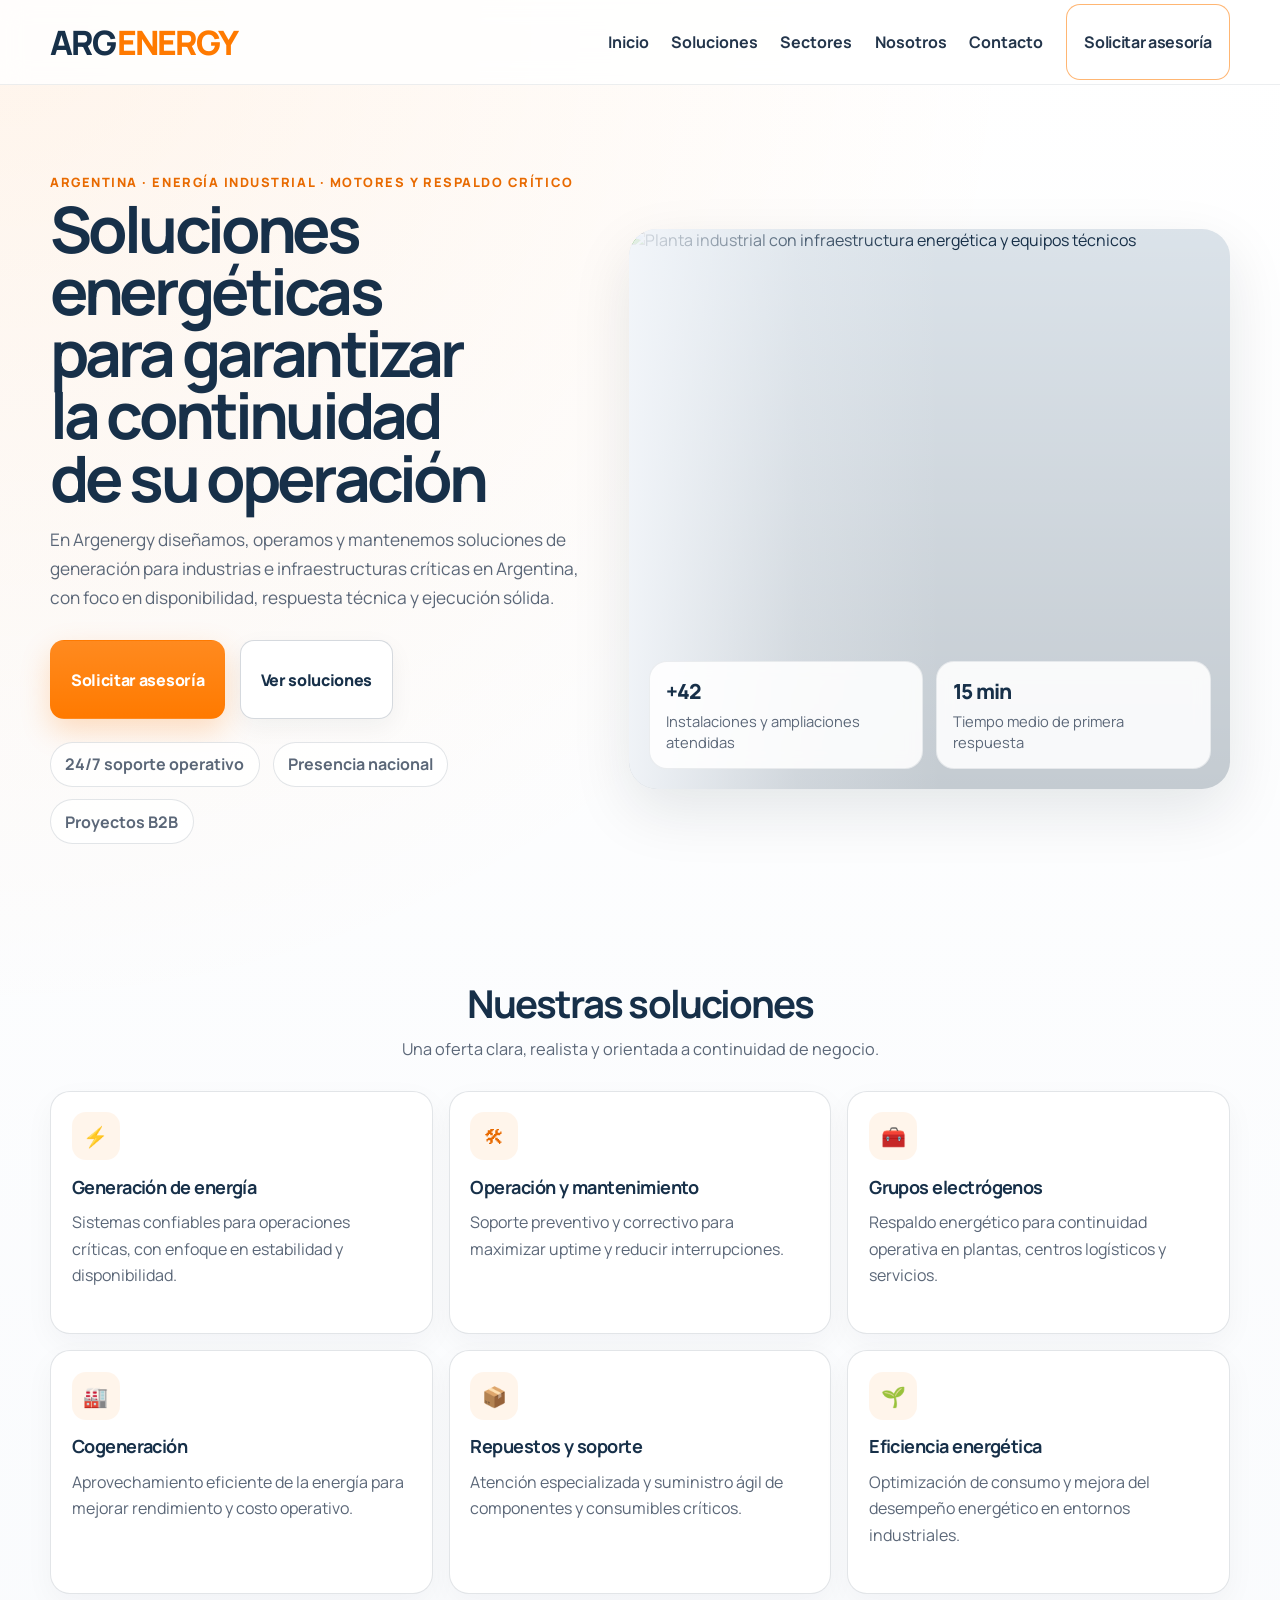
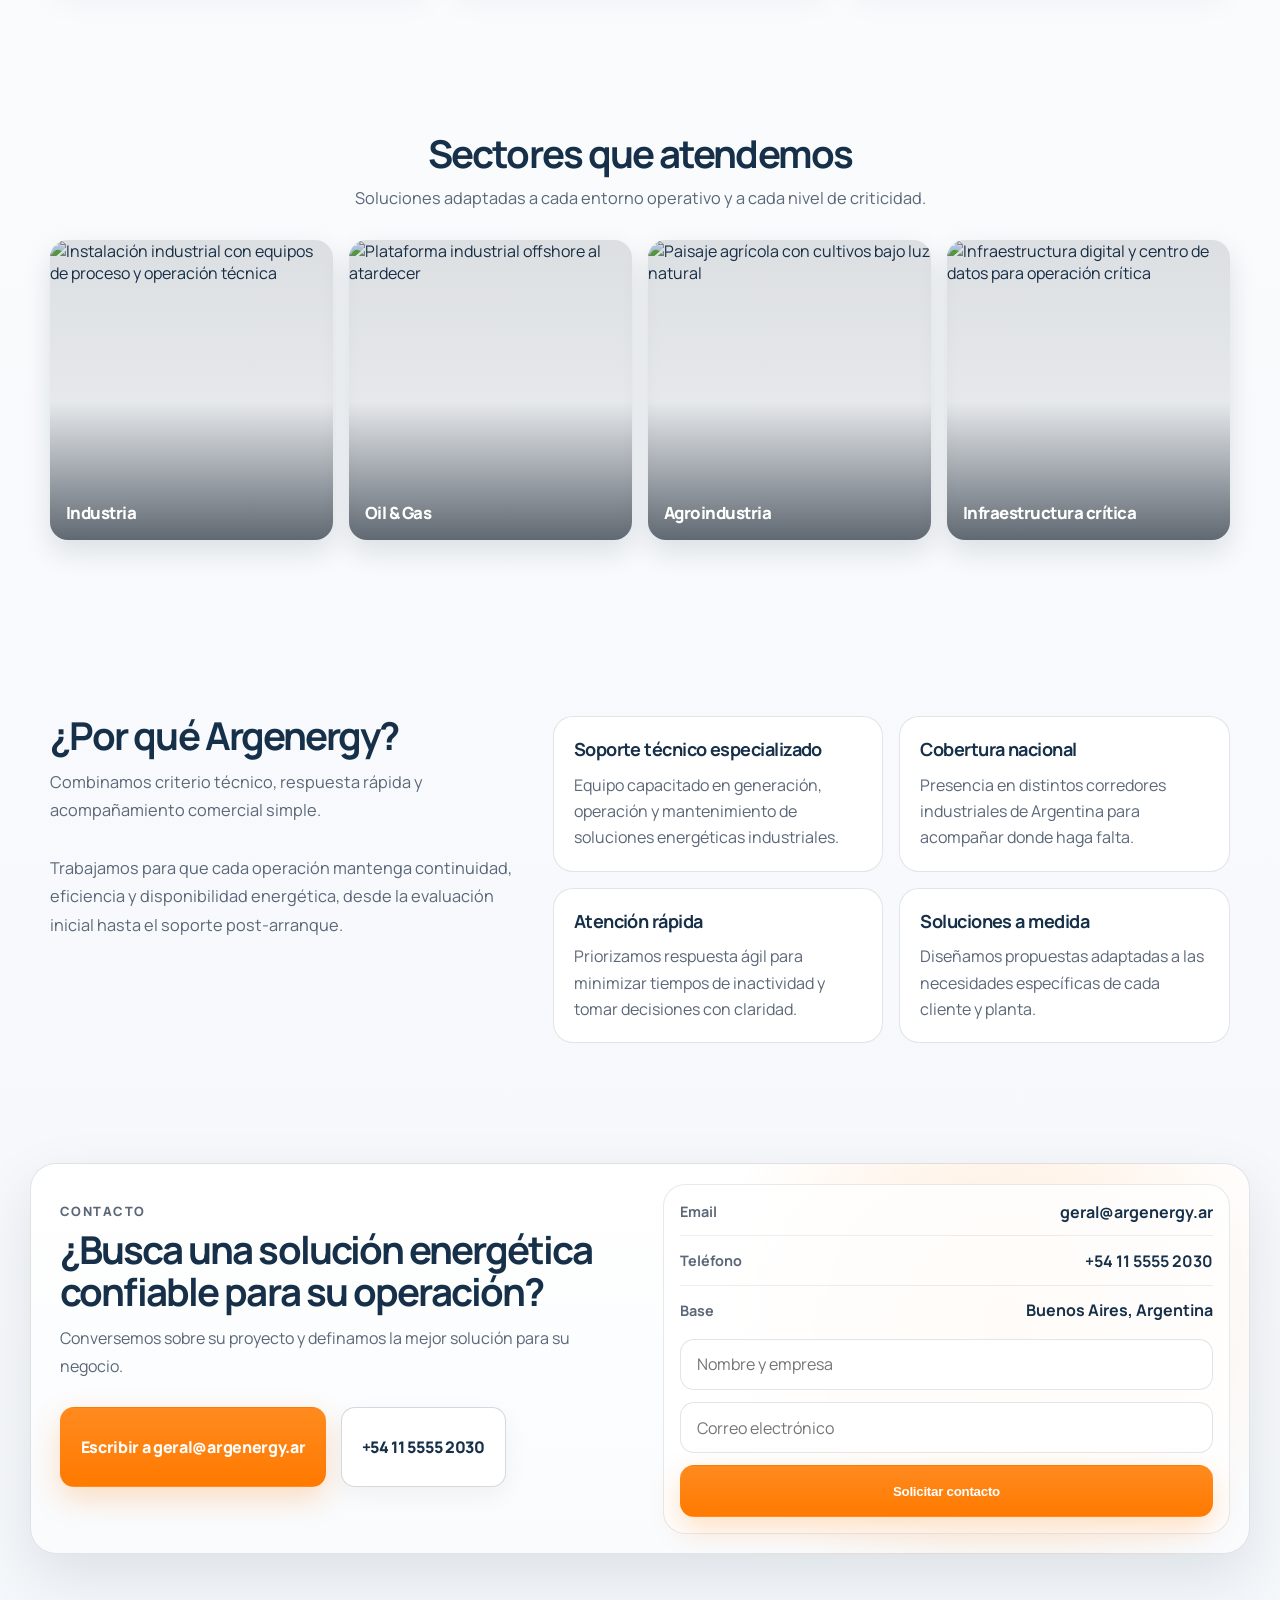
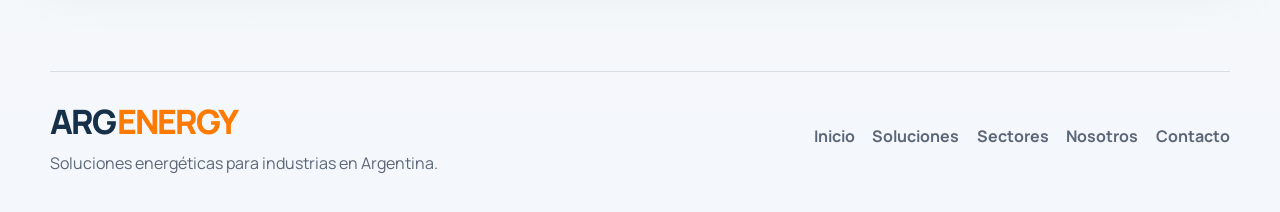
==== index.html @ 380d621a "Rebuild as responsive one-page site" ====
<!DOCTYPE html>
<html lang="es">
<head>
  <meta charset="UTF-8">
  <meta name="viewport" content="width=device-width, initial-scale=1.0">
  <title>ARGENERGY | Soluciones energéticas industriales</title>
  <meta
    name="description"
    content="Argenergy ofrece soluciones energéticas para generación, operación y continuidad industrial en Argentina."
  >
  <link rel="preconnect" href="https://fonts.googleapis.com">
  <link rel="preconnect" href="https://fonts.gstatic.com" crossorigin>
  <link href="https://fonts.googleapis.com/css2?family=Manrope:wght@400;500;600;700;800&display=swap" rel="stylesheet">
  <link rel="stylesheet" href="./styles.css">
</head>
<body>
  <a class="skip-link" href="#inicio">Saltar al contenido</a>

  <header class="site-header">
    <div class="container header-inner">
      <a class="brand" href="#inicio" aria-label="ARGENERGY">
        <span class="brand__arg">ARG</span><span class="brand__energy">ENERGY</span>
      </a>

      <button class="menu-toggle" type="button" aria-expanded="false" aria-controls="site-nav" data-menu-toggle>
        <span class="menu-toggle__label">Menú</span>
        <span class="menu-toggle__icon" aria-hidden="true"></span>
      </button>

      <nav class="site-nav" id="site-nav" aria-label="Principal">
        <a href="#inicio">Inicio</a>
        <a href="#soluciones">Soluciones</a>
        <a href="#sectores">Sectores</a>
        <a href="#nosotros">Nosotros</a>
        <a href="#contacto">Contacto</a>
        <a class="button button--ghost" href="#contacto">Solicitar asesoría</a>
      </nav>
    </div>
  </header>

  <main>
    <section class="hero section" id="inicio">
      <div class="container hero-grid">
        <div class="hero-copy">
          <p class="eyebrow">Argentina · Energía industrial · Motores y respaldo crítico</p>
          <h1>Soluciones energéticas para garantizar la continuidad de su operación</h1>
          <p class="lead">
            En Argenergy diseñamos, operamos y mantenemos soluciones de generación para industrias
            e infraestructuras críticas en Argentina, con foco en disponibilidad, respuesta técnica y ejecución sólida.
          </p>

          <div class="hero-actions">
            <a class="button button--primary" href="#contacto">Solicitar asesoría</a>
            <a class="button button--secondary" href="#soluciones">Ver soluciones</a>
          </div>

          <ul class="hero-badges" aria-label="Indicadores de confianza">
            <li>24/7 soporte operativo</li>
            <li>Presencia nacional</li>
            <li>Proyectos B2B</li>
          </ul>
        </div>

        <div class="hero-visual" aria-label="Instalación energética">
          <img
            src="https://images.unsplash.com/photo-1466611653911-95081537e5b7?auto=format&fit=crop&w=1400&q=80"
            alt="Planta industrial con infraestructura energética y equipos técnicos"
          >
          <div class="hero-overlay">
            <div class="stat-card">
              <span>+42</span>
              <p>Instalaciones y ampliaciones atendidas</p>
            </div>
            <div class="stat-card">
              <span>15 min</span>
              <p>Tiempo medio de primera respuesta</p>
            </div>
          </div>
        </div>
      </div>
    </section>

    <section class="section section--tight" id="soluciones">
      <div class="container">
        <div class="section-heading">
          <h2>Nuestras soluciones</h2>
          <p>Una oferta clara, realista y orientada a continuidad de negocio.</p>
        </div>

        <div class="solutions-grid">
          <article class="solution-card">
            <div class="solution-card__icon" aria-hidden="true">⚡</div>
            <h3>Generación de energía</h3>
            <p>Sistemas confiables para operaciones críticas, con enfoque en estabilidad y disponibilidad.</p>
          </article>
          <article class="solution-card">
            <div class="solution-card__icon" aria-hidden="true">🛠</div>
            <h3>Operación y mantenimiento</h3>
            <p>Soporte preventivo y correctivo para maximizar uptime y reducir interrupciones.</p>
          </article>
          <article class="solution-card">
            <div class="solution-card__icon" aria-hidden="true">🧰</div>
            <h3>Grupos electrógenos</h3>
            <p>Respaldo energético para continuidad operativa en plantas, centros logísticos y servicios.</p>
          </article>
          <article class="solution-card">
            <div class="solution-card__icon" aria-hidden="true">🏭</div>
            <h3>Cogeneración</h3>
            <p>Aprovechamiento eficiente de la energía para mejorar rendimiento y costo operativo.</p>
          </article>
          <article class="solution-card">
            <div class="solution-card__icon" aria-hidden="true">📦</div>
            <h3>Repuestos y soporte</h3>
            <p>Atención especializada y suministro ágil de componentes y consumibles críticos.</p>
          </article>
          <article class="solution-card">
            <div class="solution-card__icon" aria-hidden="true">🌱</div>
            <h3>Eficiencia energética</h3>
            <p>Optimización de consumo y mejora del desempeño energético en entornos industriales.</p>
          </article>
        </div>
      </div>
    </section>

    <section class="section section--tight" id="sectores">
      <div class="container">
        <div class="section-heading">
          <h2>Sectores que atendemos</h2>
          <p>Soluciones adaptadas a cada entorno operativo y a cada nivel de criticidad.</p>
        </div>

        <div class="sector-grid">
          <article class="sector-card">
            <img src="https://images.unsplash.com/photo-1513828583688-c52646db42da?auto=format&fit=crop&w=900&q=80" alt="Instalación industrial con equipos de proceso y operación técnica">
            <div class="sector-card__label">Industria</div>
          </article>
          <article class="sector-card">
            <img src="https://images.unsplash.com/photo-1500382017468-9049fed747ef?auto=format&fit=crop&w=900&q=80" alt="Plataforma industrial offshore al atardecer">
            <div class="sector-card__label">Oil & Gas</div>
          </article>
          <article class="sector-card">
            <img src="https://images.unsplash.com/photo-1500530855697-b586d89ba3ee?auto=format&fit=crop&w=900&q=80" alt="Paisaje agrícola con cultivos bajo luz natural">
            <div class="sector-card__label">Agroindustria</div>
          </article>
          <article class="sector-card">
            <img src="https://images.unsplash.com/photo-1516321318423-f06f85e504b3?auto=format&fit=crop&w=900&q=80" alt="Infraestructura digital y centro de datos para operación crítica">
            <div class="sector-card__label">Infraestructura crítica</div>
          </article>
        </div>
      </div>
    </section>

    <section class="section" id="nosotros">
      <div class="container about-grid">
        <div class="about-copy">
          <div class="section-heading section-heading--left">
            <h2>¿Por qué Argenergy?</h2>
            <p>Combinamos criterio técnico, respuesta rápida y acompañamiento comercial simple.</p>
          </div>

          <p>
            Trabajamos para que cada operación mantenga continuidad, eficiencia y disponibilidad energética,
            desde la evaluación inicial hasta el soporte post-arranque.
          </p>
        </div>

        <div class="feature-grid">
          <article class="feature-card">
            <h3>Soporte técnico especializado</h3>
            <p>Equipo capacitado en generación, operación y mantenimiento de soluciones energéticas industriales.</p>
          </article>
          <article class="feature-card">
            <h3>Cobertura nacional</h3>
            <p>Presencia en distintos corredores industriales de Argentina para acompañar donde haga falta.</p>
          </article>
          <article class="feature-card">
            <h3>Atención rápida</h3>
            <p>Priorizamos respuesta ágil para minimizar tiempos de inactividad y tomar decisiones con claridad.</p>
          </article>
          <article class="feature-card">
            <h3>Soluciones a medida</h3>
            <p>Diseñamos propuestas adaptadas a las necesidades específicas de cada cliente y planta.</p>
          </article>
        </div>
      </div>
    </section>

    <section class="section section--cta" id="contacto">
      <div class="container cta-grid">
        <div class="cta-copy">
          <p class="eyebrow">Contacto</p>
          <h2>¿Busca una solución energética confiable para su operación?</h2>
          <p>Conversemos sobre su proyecto y definamos la mejor solución para su negocio.</p>
          <div class="cta-actions">
            <a class="button button--primary" href="mailto:geral@argenergy.ar">Escribir a geral@argenergy.ar</a>
            <a class="button button--secondary" href="tel:+541155552030">+54 11 5555 2030</a>
          </div>
        </div>

        <div class="contact-panel">
          <div class="contact-panel__item">
            <span class="contact-panel__label">Email</span>
            <strong>geral@argenergy.ar</strong>
          </div>
          <div class="contact-panel__item">
            <span class="contact-panel__label">Teléfono</span>
            <strong>+54 11 5555 2030</strong>
          </div>
          <div class="contact-panel__item">
            <span class="contact-panel__label">Base</span>
            <strong>Buenos Aires, Argentina</strong>
          </div>
          <form class="mini-form">
            <input type="text" placeholder="Nombre y empresa" aria-label="Nombre y empresa">
            <input type="email" placeholder="Correo electrónico" aria-label="Correo electrónico">
            <button class="button button--primary" type="button">Solicitar contacto</button>
          </form>
        </div>
      </div>
    </section>
  </main>

  <footer class="site-footer">
    <div class="container footer-inner">
      <div>
        <a class="brand brand--footer" href="#inicio" aria-label="ARGENERGY">
          <span class="brand__arg">ARG</span><span class="brand__energy">ENERGY</span>
        </a>
        <p>Soluciones energéticas para industrias en Argentina.</p>
      </div>
      <div class="footer-links">
        <a href="#inicio">Inicio</a>
        <a href="#soluciones">Soluciones</a>
        <a href="#sectores">Sectores</a>
        <a href="#nosotros">Nosotros</a>
        <a href="#contacto">Contacto</a>
      </div>
    </div>
  </footer>

  <script src="./script.js"></script>
</body>
</html>
---- styles.css ----
:root {
  --bg: #f4f7fb;
  --panel: #ffffff;
  --ink: #173049;
  --muted: #5b6778;
  --line: rgba(18, 42, 69, 0.12);
  --accent: #ff7a00;
  --accent-strong: #e86a00;
  --shadow: 0 22px 60px rgba(14, 28, 44, 0.10);
  --radius-xl: 28px;
  --radius-lg: 20px;
  --radius-md: 14px;
}

html {
  scroll-behavior: smooth;
}

body {
  margin: 0;
  background:
    radial-gradient(circle at top left, rgba(255, 122, 0, 0.08), transparent 28%),
    linear-gradient(180deg, #fff 0%, var(--bg) 100%);
  color: var(--ink);
  font-family: "Manrope", Arial, Helvetica, sans-serif;
}

img {
  display: block;
  max-width: 100%;
}

a {
  color: inherit;
}

section[id] {
  scroll-margin-top: 96px;
}

.container {
  width: min(1180px, calc(100% - 2rem));
  margin: 0 auto;
}

.skip-link {
  position: absolute;
  left: 1rem;
  top: -3rem;
  z-index: 20;
  padding: 0.75rem 1rem;
  border-radius: 999px;
  background: var(--ink);
  color: #fff;
  text-decoration: none;
}

.skip-link:focus {
  top: 1rem;
}

.site-header {
  position: sticky;
  top: 0;
  z-index: 10;
  backdrop-filter: blur(14px);
  background: rgba(255, 255, 255, 0.82);
  border-bottom: 1px solid rgba(18, 42, 69, 0.08);
}

.header-inner {
  min-height: 84px;
  display: flex;
  align-items: center;
  gap: 1rem;
}

.brand {
  display: inline-flex;
  align-items: baseline;
  gap: 0.05em;
  text-decoration: none;
  font-weight: 800;
  letter-spacing: -0.06em;
  font-size: clamp(1.55rem, 3vw, 2.1rem);
}

.brand__arg {
  color: var(--ink);
}

.brand__energy {
  color: var(--accent);
}

.menu-toggle {
  display: none;
  align-items: center;
  gap: 0.6rem;
  margin-left: auto;
  border: 1px solid var(--line);
  border-radius: 999px;
  background: #fff;
  color: var(--ink);
  padding: 0.75rem 1rem;
  font: inherit;
}

.menu-toggle__icon {
  width: 1rem;
  height: 0.75rem;
  position: relative;
}

.menu-toggle__icon::before,
.menu-toggle__icon::after,
.menu-toggle__icon {
  background: linear-gradient(var(--ink), var(--ink)) center 0.125rem / 100% 2px no-repeat,
    linear-gradient(var(--ink), var(--ink)) center 0.375rem / 100% 2px no-repeat,
    linear-gradient(var(--ink), var(--ink)) center 0.625rem / 100% 2px no-repeat;
}

.site-nav {
  margin-left: auto;
  display: flex;
  align-items: center;
  gap: 1.4rem;
}

.site-nav a {
  text-decoration: none;
  font-weight: 700;
  color: #23354b;
  position: relative;
}

.site-nav a:not(.button)::after {
  content: "";
  position: absolute;
  left: 0;
  bottom: -0.55rem;
  width: 100%;
  height: 3px;
  border-radius: 999px;
  background: transparent;
  transition: background-color 160ms ease;
}

.site-nav a:not(.button):hover::after,
.site-nav a:not(.button):focus-visible::after {
  background: var(--accent);
}

.button {
  display: inline-flex;
  align-items: center;
  justify-content: center;
  min-height: 52px;
  padding: 0.8rem 1.25rem;
  border-radius: 14px;
  border: 1px solid transparent;
  text-decoration: none;
  font-weight: 800;
  letter-spacing: -0.02em;
  transition: transform 160ms ease, box-shadow 160ms ease, background-color 160ms ease, border-color 160ms ease;
}

.button:hover,
.button:focus-visible {
  transform: translateY(-1px);
}

.button--primary {
  background: linear-gradient(180deg, #ff8a1f 0%, var(--accent) 100%);
  color: #fff;
  box-shadow: 0 12px 30px rgba(255, 122, 0, 0.24);
}

.button--secondary {
  background: #fff;
  color: var(--ink);
  border-color: rgba(23, 48, 73, 0.18);
  box-shadow: 0 8px 24px rgba(20, 33, 49, 0.05);
}

.button--ghost {
  background: #fff;
  color: var(--accent);
  border-color: rgba(255, 122, 0, 0.55);
  box-shadow: none;
  min-height: 48px;
  padding-inline: 1.1rem;
}

.section {
  padding: 5.5rem 0;
}

.section--tight {
  padding-top: 3.25rem;
}

.hero-grid {
  display: grid;
  grid-template-columns: minmax(0, 0.95fr) minmax(0, 1.05fr);
  align-items: center;
  gap: 2.25rem;
}

.hero-copy h1 {
  margin: 0.45rem 0 1rem;
  font-size: clamp(2.7rem, 5vw, 5rem);
  line-height: 0.97;
  letter-spacing: -0.06em;
  max-width: 11ch;
}

.eyebrow {
  margin: 0;
  text-transform: uppercase;
  letter-spacing: 0.12em;
  font-size: 0.8rem;
  font-weight: 800;
  color: var(--accent-strong);
}

.lead {
  margin: 0;
  max-width: 34rem;
  color: var(--muted);
  font-size: 1.08rem;
  line-height: 1.7;
}

.hero-actions,
.cta-actions {
  display: flex;
  flex-wrap: wrap;
  gap: 0.9rem;
  margin-top: 1.7rem;
}

.hero-badges {
  list-style: none;
  padding: 0;
  margin: 1.4rem 0 0;
  display: flex;
  flex-wrap: wrap;
  gap: 0.8rem;
}

.hero-badges li {
  border: 1px solid var(--line);
  background: rgba(255, 255, 255, 0.82);
  padding: 0.65rem 0.9rem;
  border-radius: 999px;
  color: var(--muted);
  font-weight: 700;
}

.hero-visual {
  position: relative;
  overflow: hidden;
  border-radius: var(--radius-xl);
  box-shadow: var(--shadow);
  min-height: 560px;
  background: #dfe7ee;
}

.hero-visual img {
  width: 100%;
  height: 100%;
  object-fit: cover;
  min-height: 560px;
}

.hero-visual::before {
  content: "";
  position: absolute;
  inset: 0;
  background:
    linear-gradient(90deg, rgba(244, 247, 251, 0.9) 0%, rgba(244, 247, 251, 0.25) 28%, rgba(244, 247, 251, 0) 52%),
    linear-gradient(180deg, rgba(0, 0, 0, 0.02), rgba(0, 0, 0, 0.12));
}

.hero-overlay {
  position: absolute;
  left: 1.2rem;
  right: 1.2rem;
  bottom: 1.2rem;
  display: grid;
  grid-template-columns: repeat(2, minmax(0, 1fr));
  gap: 0.8rem;
}

.stat-card {
  background: rgba(255, 255, 255, 0.88);
  border: 1px solid rgba(18, 42, 69, 0.08);
  border-radius: 18px;
  padding: 0.95rem 1rem;
  backdrop-filter: blur(8px);
}

.stat-card span {
  display: block;
  font-size: 1.3rem;
  font-weight: 900;
  letter-spacing: -0.04em;
  color: var(--ink);
}

.stat-card p {
  margin: 0.35rem 0 0;
  color: var(--muted);
  font-size: 0.92rem;
  line-height: 1.45;
}

.section-heading {
  text-align: center;
  max-width: 44rem;
  margin: 0 auto 1.8rem;
}

.section-heading--left {
  text-align: left;
  margin-inline: 0;
}

.section-heading h2 {
  margin: 0;
  font-size: clamp(2rem, 3vw, 3rem);
  letter-spacing: -0.05em;
  line-height: 1.05;
}

.section-heading p {
  margin: 0.7rem 0 0;
  color: var(--muted);
  font-size: 1.02rem;
  line-height: 1.6;
}

.solutions-grid {
  display: grid;
  grid-template-columns: repeat(3, minmax(0, 1fr));
  gap: 1rem;
}

.solution-card {
  background: var(--panel);
  border: 1px solid var(--line);
  border-radius: var(--radius-lg);
  padding: 1.3rem;
  box-shadow: 0 10px 30px rgba(16, 29, 46, 0.04);
  min-height: 200px;
}

.solution-card__icon {
  width: 3rem;
  height: 3rem;
  display: grid;
  place-items: center;
  border-radius: 14px;
  background: rgba(255, 122, 0, 0.08);
  color: var(--accent-strong);
  font-size: 1.25rem;
  margin-bottom: 0.9rem;
}

.solution-card h3,
.feature-card h3 {
  margin: 0;
  font-size: 1.13rem;
  letter-spacing: -0.03em;
}

.solution-card p,
.feature-card p {
  margin: 0.65rem 0 0;
  color: var(--muted);
  line-height: 1.65;
}

.sector-grid {
  display: grid;
  grid-template-columns: repeat(4, minmax(0, 1fr));
  gap: 1rem;
}

.sector-card {
  position: relative;
  overflow: hidden;
  border-radius: 18px;
  min-height: 300px;
  box-shadow: 0 12px 28px rgba(16, 29, 46, 0.12);
}

.sector-card img {
  width: 100%;
  height: 100%;
  object-fit: cover;
}

.sector-card::after {
  content: "";
  position: absolute;
  inset: 0;
  background: linear-gradient(180deg, rgba(10, 22, 35, 0.12) 0%, rgba(10, 22, 35, 0.08) 54%, rgba(10, 22, 35, 0.64) 100%);
}

.sector-card__label {
  position: absolute;
  left: 1rem;
  right: 1rem;
  bottom: 1rem;
  z-index: 1;
  color: #fff;
  font-weight: 800;
  font-size: 1.05rem;
  letter-spacing: -0.03em;
}

.about-grid {
  display: grid;
  grid-template-columns: 0.82fr 1.18fr;
  gap: 2rem;
  align-items: start;
}

.about-copy p {
  color: var(--muted);
  line-height: 1.75;
  font-size: 1.02rem;
}

.feature-grid {
  display: grid;
  grid-template-columns: repeat(2, minmax(0, 1fr));
  gap: 1rem;
}

.feature-card {
  background: var(--panel);
  border: 1px solid var(--line);
  border-radius: var(--radius-lg);
  padding: 1.25rem;
}

.section--cta {
  padding-top: 2rem;
}

.cta-grid {
  display: grid;
  grid-template-columns: 1fr 0.95fr;
  gap: 1rem;
  padding: 1.2rem;
  border: 1px solid rgba(18, 42, 69, 0.12);
  border-radius: 26px;
  background:
    radial-gradient(circle at 80% 40%, rgba(255, 122, 0, 0.16), transparent 30%),
    linear-gradient(180deg, #ffffff 0%, #f9fbfd 100%);
  box-shadow: var(--shadow);
}

.cta-copy {
  padding: 1rem 1rem 1rem 0.6rem;
}

.cta-copy h2 {
  margin: 0.45rem 0 0.75rem;
  font-size: clamp(2rem, 3vw, 3rem);
  letter-spacing: -0.05em;
  line-height: 1.08;
}

.cta-copy p {
  margin: 0;
  color: var(--muted);
  line-height: 1.75;
  max-width: 34rem;
}

.contact-panel {
  display: grid;
  gap: 0.85rem;
  background: rgba(255, 255, 255, 0.82);
  border: 1px solid rgba(18, 42, 69, 0.10);
  border-radius: 22px;
  padding: 1rem;
}

.contact-panel__item {
  display: flex;
  justify-content: space-between;
  gap: 1rem;
  align-items: center;
  border-bottom: 1px solid rgba(18, 42, 69, 0.08);
  padding-bottom: 0.8rem;
}

.contact-panel__item:last-of-type {
  border-bottom: 0;
  padding-bottom: 0;
}

.contact-panel__label {
  color: var(--muted);
  font-size: 0.9rem;
  font-weight: 700;
}

.mini-form {
  display: grid;
  gap: 0.75rem;
  margin-top: 0.25rem;
}

.mini-form input {
  width: 100%;
  box-sizing: border-box;
  min-height: 50px;
  border-radius: 14px;
  border: 1px solid rgba(18, 42, 69, 0.12);
  padding: 0.85rem 1rem;
  font: inherit;
  background: #fff;
}

.site-footer {
  padding: 1.8rem 0 2.4rem;
}

.footer-inner {
  display: flex;
  align-items: center;
  justify-content: space-between;
  gap: 1.5rem;
  border-top: 1px solid rgba(18, 42, 69, 0.12);
  padding-top: 1.6rem;
}

.brand--footer {
  margin-bottom: 0.5rem;
}

.footer-inner p {
  margin: 0;
  color: var(--muted);
}

.footer-links {
  display: flex;
  gap: 1.1rem;
  flex-wrap: wrap;
}

.footer-links a {
  color: var(--muted);
  text-decoration: none;
  font-weight: 700;
}

.footer-links a:hover,
.footer-links a:focus-visible {
  color: var(--ink);
}

@media (max-width: 1024px) {
  .hero-grid,
  .about-grid,
  .cta-grid {
    grid-template-columns: 1fr;
  }

  .solutions-grid {
    grid-template-columns: repeat(2, minmax(0, 1fr));
  }

  .sector-grid {
    grid-template-columns: repeat(2, minmax(0, 1fr));
  }

  .footer-inner {
    flex-direction: column;
    align-items: flex-start;
  }
}

@media (max-width: 760px) {
  .container {
    width: min(100% - 1.2rem, 1180px);
  }

  .header-inner {
    min-height: 74px;
    flex-wrap: wrap;
  }

  .menu-toggle {
    display: inline-flex;
  }

  .site-nav {
    width: 100%;
    margin: 0.25rem 0 0;
    display: grid;
    gap: 0.8rem;
    padding: 0.9rem;
    border: 1px solid var(--line);
    border-radius: 18px;
    background: rgba(255, 255, 255, 0.94);
    box-shadow: 0 18px 40px rgba(16, 29, 46, 0.06);
    display: none;
  }

  .site-nav.is-open {
    display: grid;
  }

  .site-nav a:not(.button)::after {
    display: none;
  }

  .site-nav .button {
    width: 100%;
  }

  .section {
    padding: 4rem 0;
  }

  .hero-copy h1 {
    max-width: 100%;
    font-size: clamp(2.25rem, 13vw, 3.6rem);
  }

  .hero-visual {
    min-height: 420px;
  }

  .hero-visual img {
    min-height: 420px;
  }

  .solutions-grid,
  .sector-grid,
  .feature-grid {
    grid-template-columns: 1fr;
  }

  .hero-overlay {
    grid-template-columns: 1fr;
  }

  .contact-panel__item {
    flex-direction: column;
    align-items: flex-start;
  }

  .cta-copy {
    padding-inline: 0;
  }
}
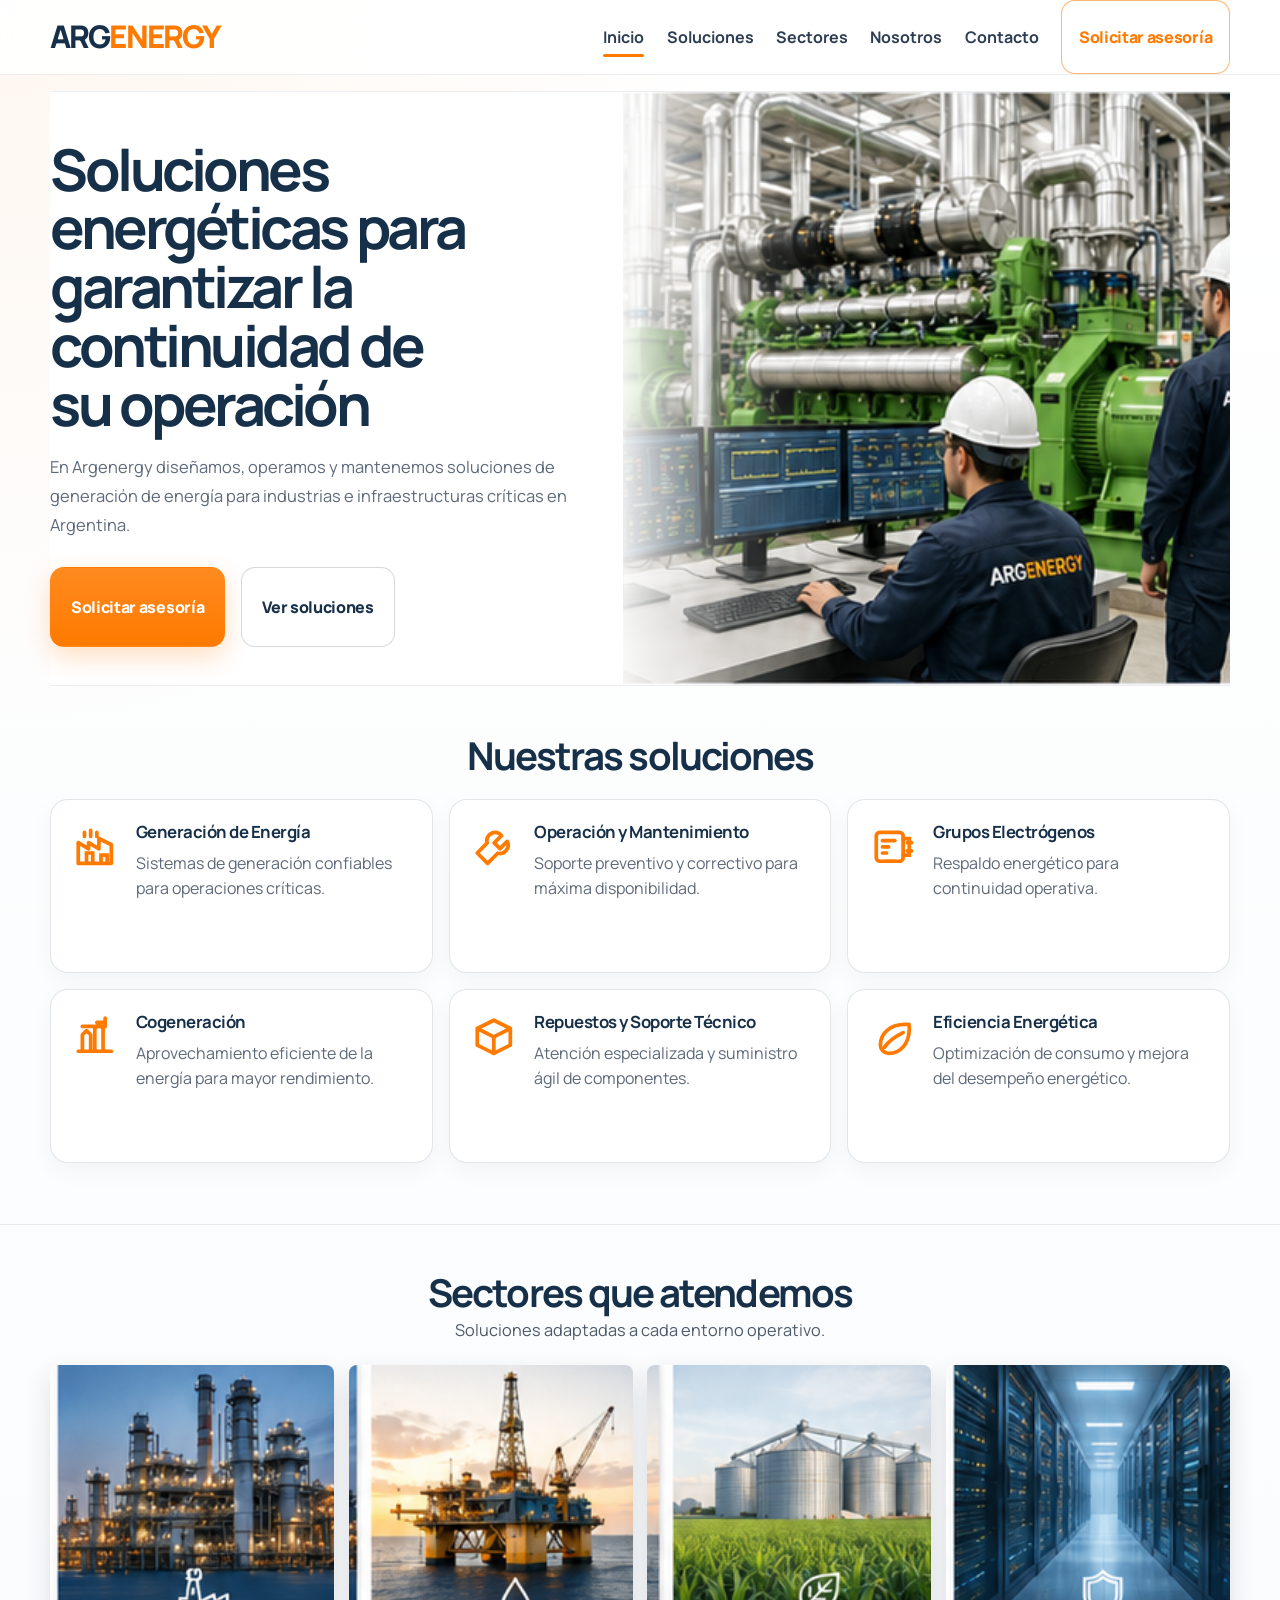
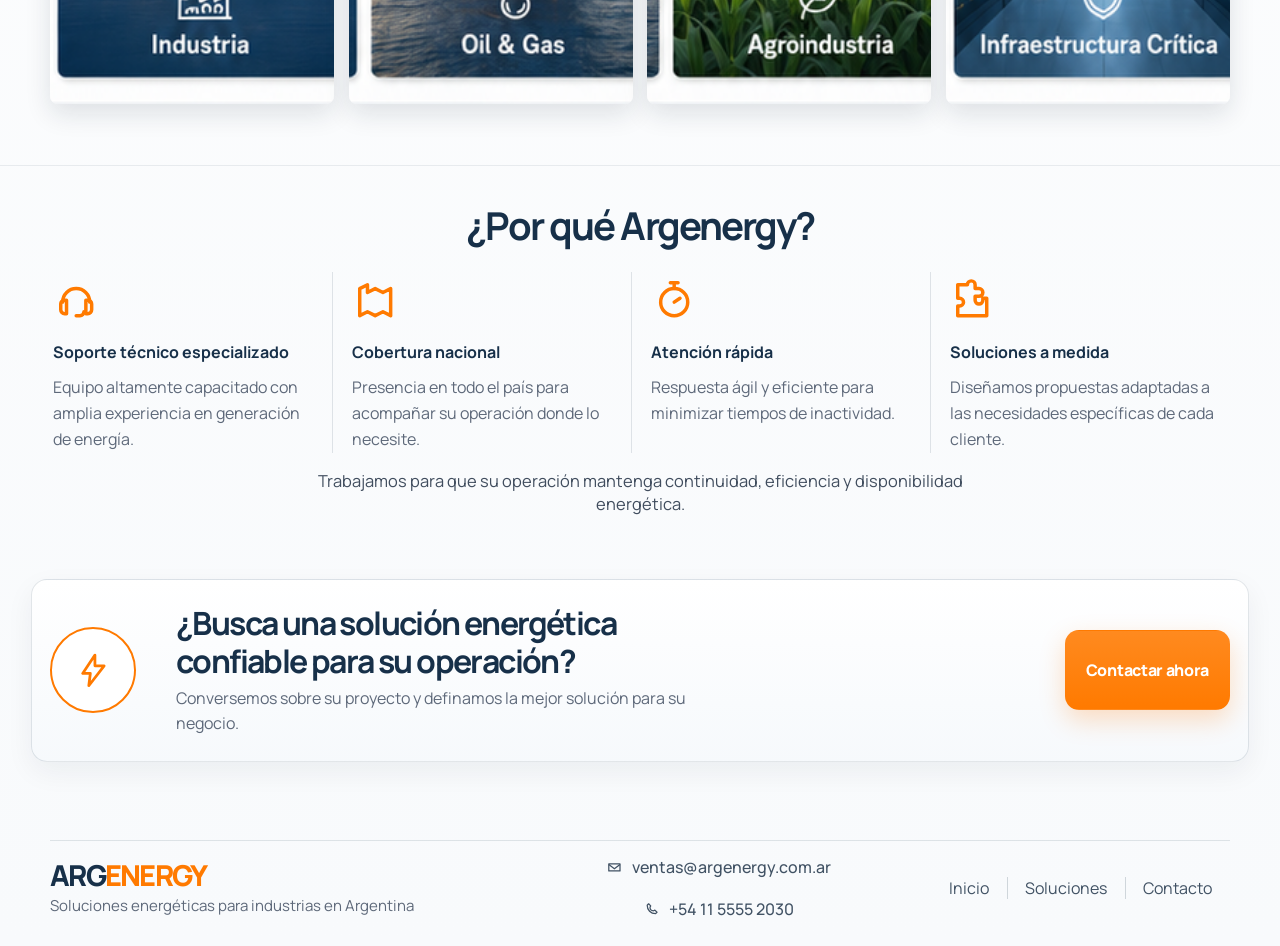
==== commit 79c65acf: "Refine to match reference layout" ====
--- a/index.html
+++ b/index.html
@@ -3,238 +3,240 @@
 <head>
   <meta charset="UTF-8">
   <meta name="viewport" content="width=device-width, initial-scale=1.0">
-  <title>ARGENERGY | Soluciones energéticas industriales</title>
-  <meta
-    name="description"
-    content="Argenergy ofrece soluciones energéticas para generación, operación y continuidad industrial en Argentina."
-  >
+  <title>ARGENERGY | Soluciones energéticas</title>
+  <meta name="description" content="Argenergy soluciones energéticas para industrias e infraestructuras críticas en Argentina.">
   <link rel="preconnect" href="https://fonts.googleapis.com">
   <link rel="preconnect" href="https://fonts.gstatic.com" crossorigin>
   <link href="https://fonts.googleapis.com/css2?family=Manrope:wght@400;500;600;700;800&display=swap" rel="stylesheet">
   <link rel="stylesheet" href="./styles.css">
 </head>
 <body>
-  <a class="skip-link" href="#inicio">Saltar al contenido</a>
-
-  <header class="site-header">
-    <div class="container header-inner">
+  <svg class="sr-only" aria-hidden="true" focusable="false">
+    <symbol id="i-factory" viewBox="0 0 24 24">
+      <path d="M4 20V10l5 3V10l5 3V8l6 3v9H4Z" fill="none" stroke="currentColor" stroke-width="1.8" stroke-linejoin="round"/>
+      <path d="M8 20v-5h3v5M15 20v-4h3v4M7 7v-2M10 7V4M13 7V5" fill="none" stroke="currentColor" stroke-width="1.8" stroke-linecap="round"/>
+    </symbol>
+    <symbol id="i-wrench" viewBox="0 0 24 24">
+      <path d="M14.5 5.5a4 4 0 0 0-5.7 4.6L4 15l5 5 4.9-4.9a4 4 0 0 0 4.6-5.7l-3.5 3.5-2.8-2.8 3.5-3.5Z" fill="none" stroke="currentColor" stroke-width="1.8" stroke-linejoin="round"/>
+    </symbol>
+    <symbol id="i-generator" viewBox="0 0 24 24">
+      <rect x="4" y="5" width="13" height="14" rx="1.8" fill="none" stroke="currentColor" stroke-width="1.8"/>
+      <path d="M7 9h6M7 12h3M7 15h2" stroke="currentColor" stroke-width="1.8" stroke-linecap="round"/>
+      <path d="M17 8h3v8h-3M19 10l2 0M19 14l2 0" fill="none" stroke="currentColor" stroke-width="1.8" stroke-linecap="round"/>
+      <path d="M8 19h5" stroke="currentColor" stroke-width="1.8" stroke-linecap="round"/>
+    </symbol>
+    <symbol id="i-cogeneration" viewBox="0 0 24 24">
+      <path d="M4 19h16M6 19V11l2-2 2 2v8M12 19V8l2-2 2 2v11" fill="none" stroke="currentColor" stroke-width="1.8" stroke-linecap="round" stroke-linejoin="round"/>
+      <path d="M6 7h10M13 5h4M17 3v4" fill="none" stroke="currentColor" stroke-width="1.8" stroke-linecap="round"/>
+    </symbol>
+    <symbol id="i-box" viewBox="0 0 24 24">
+      <path d="M4 8 12 4l8 4-8 4-8-4Zm0 0v8l8 4 8-4V8" fill="none" stroke="currentColor" stroke-width="1.8" stroke-linejoin="round"/>
+      <path d="m12 12v8" fill="none" stroke="currentColor" stroke-width="1.8" stroke-linecap="round"/>
+    </symbol>
+    <symbol id="i-leaf" viewBox="0 0 24 24">
+      <path d="M18 6c-7 0-12 4-12 10 0 2.2 1.8 4 4 4 6 0 10-5 10-12 0-.7 0-1.4-.2-2 0 0-.8 0-1.8 0Z" fill="none" stroke="currentColor" stroke-width="1.8" stroke-linejoin="round"/>
+      <path d="M8 17c2-3 5-5 9-7" fill="none" stroke="currentColor" stroke-width="1.8" stroke-linecap="round"/>
+    </symbol>
+    <symbol id="i-headset" viewBox="0 0 24 24">
+      <path d="M5 13a7 7 0 0 1 14 0" fill="none" stroke="currentColor" stroke-width="1.8" stroke-linecap="round"/>
+      <path d="M4 14v3a2 2 0 0 0 2 2h1v-7H6a2 2 0 0 0-2 2Zm16 0v3a2 2 0 0 1-2 2h-1v-7h1a2 2 0 0 1 2 2Z" fill="none" stroke="currentColor" stroke-width="1.8" stroke-linejoin="round"/>
+      <path d="M16 18c0 1-.9 2-2 2h-2" fill="none" stroke="currentColor" stroke-width="1.8" stroke-linecap="round"/>
+    </symbol>
+    <symbol id="i-map" viewBox="0 0 24 24">
+      <path d="M8 4 4 6v14l4-2 4 2 4-2 4 2V6l-4 2-4-2-4 2V4Z" fill="none" stroke="currentColor" stroke-width="1.8" stroke-linejoin="round"/>
+    </symbol>
+    <symbol id="i-stopwatch" viewBox="0 0 24 24">
+      <circle cx="12" cy="13" r="7" fill="none" stroke="currentColor" stroke-width="1.8"/>
+      <path d="M10 3h4M12 6V4M12 13l3-2" fill="none" stroke="currentColor" stroke-width="1.8" stroke-linecap="round"/>
+    </symbol>
+    <symbol id="i-puzzle" viewBox="0 0 24 24">
+      <path d="M9 4a2 2 0 0 1 4 0v2h2a2 2 0 0 1 0 4h-2v2a2 2 0 0 0 4 0v-1h2v9H4v-5h1a2 2 0 0 0 0-4H4V4h5Z" fill="none" stroke="currentColor" stroke-width="1.8" stroke-linejoin="round"/>
+    </symbol>
+    <symbol id="i-mail" viewBox="0 0 24 24">
+      <path d="M4 7h16v10H4V7Z" fill="none" stroke="currentColor" stroke-width="1.8" stroke-linejoin="round"/>
+      <path d="m4 8 8 6 8-6" fill="none" stroke="currentColor" stroke-width="1.8" stroke-linejoin="round"/>
+    </symbol>
+    <symbol id="i-phone" viewBox="0 0 24 24">
+      <path d="M8 4 6 6c0 7 5 12 12 12l2-2-3-3-2 1c-3 0-5-2-5-5l1-2-3-3Z" fill="none" stroke="currentColor" stroke-width="1.8" stroke-linejoin="round"/>
+    </symbol>
+    <symbol id="i-bolt" viewBox="0 0 24 24">
+      <path d="M13 2 5 14h5l-1 8 10-13h-6l0-7Z" fill="none" stroke="currentColor" stroke-width="1.8" stroke-linejoin="round"/>
+    </symbol>
+  </svg>
+
+  <header class="topbar">
+    <div class="container topbar__inner">
       <a class="brand" href="#inicio" aria-label="ARGENERGY">
         <span class="brand__arg">ARG</span><span class="brand__energy">ENERGY</span>
       </a>
 
       <button class="menu-toggle" type="button" aria-expanded="false" aria-controls="site-nav" data-menu-toggle>
-        <span class="menu-toggle__label">Menú</span>
-        <span class="menu-toggle__icon" aria-hidden="true"></span>
+        Menú
       </button>
 
-      <nav class="site-nav" id="site-nav" aria-label="Principal">
-        <a href="#inicio">Inicio</a>
-        <a href="#soluciones">Soluciones</a>
-        <a href="#sectores">Sectores</a>
-        <a href="#nosotros">Nosotros</a>
-        <a href="#contacto">Contacto</a>
+      <nav class="nav" id="site-nav" aria-label="Principal">
+        <a class="nav__link is-active" href="#inicio">Inicio</a>
+        <a class="nav__link" href="#soluciones">Soluciones</a>
+        <a class="nav__link" href="#sectores">Sectores</a>
+        <a class="nav__link" href="#nosotros">Nosotros</a>
+        <a class="nav__link" href="#contacto">Contacto</a>
         <a class="button button--ghost" href="#contacto">Solicitar asesoría</a>
       </nav>
     </div>
   </header>
 
-  <main>
-    <section class="hero section" id="inicio">
-      <div class="container hero-grid">
-        <div class="hero-copy">
-          <p class="eyebrow">Argentina · Energía industrial · Motores y respaldo crítico</p>
+  <main id="inicio">
+    <section class="hero section">
+      <div class="container hero__grid">
+        <div class="hero__copy">
           <h1>Soluciones energéticas para garantizar la continuidad de su operación</h1>
-          <p class="lead">
-            En Argenergy diseñamos, operamos y mantenemos soluciones de generación para industrias
-            e infraestructuras críticas en Argentina, con foco en disponibilidad, respuesta técnica y ejecución sólida.
+          <p>
+            En Argenergy diseñamos, operamos y mantenemos soluciones de generación de energía para industrias
+            e infraestructuras críticas en Argentina.
           </p>
-
-          <div class="hero-actions">
+          <div class="hero__actions">
             <a class="button button--primary" href="#contacto">Solicitar asesoría</a>
             <a class="button button--secondary" href="#soluciones">Ver soluciones</a>
           </div>
-
-          <ul class="hero-badges" aria-label="Indicadores de confianza">
-            <li>24/7 soporte operativo</li>
-            <li>Presencia nacional</li>
-            <li>Proyectos B2B</li>
-          </ul>
-        </div>
-
-        <div class="hero-visual" aria-label="Instalación energética">
-          <img
-            src="https://images.unsplash.com/photo-1466611653911-95081537e5b7?auto=format&fit=crop&w=1400&q=80"
-            alt="Planta industrial con infraestructura energética y equipos técnicos"
-          >
-          <div class="hero-overlay">
-            <div class="stat-card">
-              <span>+42</span>
-              <p>Instalaciones y ampliaciones atendidas</p>
-            </div>
-            <div class="stat-card">
-              <span>15 min</span>
-              <p>Tiempo medio de primera respuesta</p>
-            </div>
-          </div>
-        </div>
-      </div>
-    </section>
-
-    <section class="section section--tight" id="soluciones">
+        </div>
+
+        <div class="hero__visual">
+          <img src="./assets/hero-c.png" alt="Instalación industrial con equipos de generación energética">
+        </div>
+      </div>
+    </section>
+
+    <section class="section section--solutions" id="soluciones">
       <div class="container">
-        <div class="section-heading">
-          <h2>Nuestras soluciones</h2>
-          <p>Una oferta clara, realista y orientada a continuidad de negocio.</p>
-        </div>
-
+        <h2 class="section-title">Nuestras soluciones</h2>
         <div class="solutions-grid">
           <article class="solution-card">
-            <div class="solution-card__icon" aria-hidden="true">⚡</div>
-            <h3>Generación de energía</h3>
-            <p>Sistemas confiables para operaciones críticas, con enfoque en estabilidad y disponibilidad.</p>
-          </article>
-          <article class="solution-card">
-            <div class="solution-card__icon" aria-hidden="true">🛠</div>
-            <h3>Operación y mantenimiento</h3>
-            <p>Soporte preventivo y correctivo para maximizar uptime y reducir interrupciones.</p>
-          </article>
-          <article class="solution-card">
-            <div class="solution-card__icon" aria-hidden="true">🧰</div>
-            <h3>Grupos electrógenos</h3>
-            <p>Respaldo energético para continuidad operativa en plantas, centros logísticos y servicios.</p>
-          </article>
-          <article class="solution-card">
-            <div class="solution-card__icon" aria-hidden="true">🏭</div>
-            <h3>Cogeneración</h3>
-            <p>Aprovechamiento eficiente de la energía para mejorar rendimiento y costo operativo.</p>
-          </article>
-          <article class="solution-card">
-            <div class="solution-card__icon" aria-hidden="true">📦</div>
-            <h3>Repuestos y soporte</h3>
-            <p>Atención especializada y suministro ágil de componentes y consumibles críticos.</p>
-          </article>
-          <article class="solution-card">
-            <div class="solution-card__icon" aria-hidden="true">🌱</div>
-            <h3>Eficiencia energética</h3>
-            <p>Optimización de consumo y mejora del desempeño energético en entornos industriales.</p>
-          </article>
-        </div>
-      </div>
-    </section>
-
-    <section class="section section--tight" id="sectores">
+            <svg class="solution-card__icon"><use href="#i-factory"></use></svg>
+            <div>
+              <h3>Generación de Energía</h3>
+              <p>Sistemas de generación confiables para operaciones críticas.</p>
+            </div>
+          </article>
+          <article class="solution-card">
+            <svg class="solution-card__icon"><use href="#i-wrench"></use></svg>
+            <div>
+              <h3>Operación y Mantenimiento</h3>
+              <p>Soporte preventivo y correctivo para máxima disponibilidad.</p>
+            </div>
+          </article>
+          <article class="solution-card">
+            <svg class="solution-card__icon"><use href="#i-generator"></use></svg>
+            <div>
+              <h3>Grupos Electrógenos</h3>
+              <p>Respaldo energético para continuidad operativa.</p>
+            </div>
+          </article>
+          <article class="solution-card">
+            <svg class="solution-card__icon"><use href="#i-cogeneration"></use></svg>
+            <div>
+              <h3>Cogeneración</h3>
+              <p>Aprovechamiento eficiente de la energía para mayor rendimiento.</p>
+            </div>
+          </article>
+          <article class="solution-card">
+            <svg class="solution-card__icon"><use href="#i-box"></use></svg>
+            <div>
+              <h3>Repuestos y Soporte Técnico</h3>
+              <p>Atención especializada y suministro ágil de componentes.</p>
+            </div>
+          </article>
+          <article class="solution-card">
+            <svg class="solution-card__icon"><use href="#i-leaf"></use></svg>
+            <div>
+              <h3>Eficiencia Energética</h3>
+              <p>Optimización de consumo y mejora del desempeño energético.</p>
+            </div>
+          </article>
+        </div>
+      </div>
+    </section>
+
+    <section class="section section--sectors" id="sectores">
       <div class="container">
-        <div class="section-heading">
-          <h2>Sectores que atendemos</h2>
-          <p>Soluciones adaptadas a cada entorno operativo y a cada nivel de criticidad.</p>
-        </div>
-
-        <div class="sector-grid">
-          <article class="sector-card">
-            <img src="https://images.unsplash.com/photo-1513828583688-c52646db42da?auto=format&fit=crop&w=900&q=80" alt="Instalación industrial con equipos de proceso y operación técnica">
-            <div class="sector-card__label">Industria</div>
-          </article>
-          <article class="sector-card">
-            <img src="https://images.unsplash.com/photo-1500382017468-9049fed747ef?auto=format&fit=crop&w=900&q=80" alt="Plataforma industrial offshore al atardecer">
-            <div class="sector-card__label">Oil & Gas</div>
-          </article>
-          <article class="sector-card">
-            <img src="https://images.unsplash.com/photo-1500530855697-b586d89ba3ee?auto=format&fit=crop&w=900&q=80" alt="Paisaje agrícola con cultivos bajo luz natural">
-            <div class="sector-card__label">Agroindustria</div>
-          </article>
-          <article class="sector-card">
-            <img src="https://images.unsplash.com/photo-1516321318423-f06f85e504b3?auto=format&fit=crop&w=900&q=80" alt="Infraestructura digital y centro de datos para operación crítica">
-            <div class="sector-card__label">Infraestructura crítica</div>
-          </article>
-        </div>
-      </div>
-    </section>
-
-    <section class="section" id="nosotros">
-      <div class="container about-grid">
-        <div class="about-copy">
-          <div class="section-heading section-heading--left">
-            <h2>¿Por qué Argenergy?</h2>
-            <p>Combinamos criterio técnico, respuesta rápida y acompañamiento comercial simple.</p>
-          </div>
-
-          <p>
-            Trabajamos para que cada operación mantenga continuidad, eficiencia y disponibilidad energética,
-            desde la evaluación inicial hasta el soporte post-arranque.
-          </p>
-        </div>
-
-        <div class="feature-grid">
-          <article class="feature-card">
+        <h2 class="section-title">Sectores que atendemos</h2>
+        <p class="section-subtitle">Soluciones adaptadas a cada entorno operativo.</p>
+        <div class="sectors-grid">
+          <article class="sector-card">
+            <img src="./assets/sector-industry.png" alt="Planta industrial">
+          </article>
+          <article class="sector-card">
+            <img src="./assets/sector-oilgas.png" alt="Plataforma de oil and gas">
+          </article>
+          <article class="sector-card">
+            <img src="./assets/sector-agro.png" alt="Agroindustria">
+          </article>
+          <article class="sector-card">
+            <img src="./assets/sector-critical.png" alt="Infraestructura crítica">
+          </article>
+        </div>
+      </div>
+    </section>
+
+    <section class="section section--why" id="nosotros">
+      <div class="container">
+        <h2 class="section-title">¿Por qué Argenergy?</h2>
+        <div class="why-grid">
+          <article class="why-card">
+            <svg class="why-card__icon"><use href="#i-headset"></use></svg>
             <h3>Soporte técnico especializado</h3>
-            <p>Equipo capacitado en generación, operación y mantenimiento de soluciones energéticas industriales.</p>
-          </article>
-          <article class="feature-card">
+            <p>Equipo altamente capacitado con amplia experiencia en generación de energía.</p>
+          </article>
+          <article class="why-card">
+            <svg class="why-card__icon"><use href="#i-map"></use></svg>
             <h3>Cobertura nacional</h3>
-            <p>Presencia en distintos corredores industriales de Argentina para acompañar donde haga falta.</p>
-          </article>
-          <article class="feature-card">
+            <p>Presencia en todo el país para acompañar su operación donde lo necesite.</p>
+          </article>
+          <article class="why-card">
+            <svg class="why-card__icon"><use href="#i-stopwatch"></use></svg>
             <h3>Atención rápida</h3>
-            <p>Priorizamos respuesta ágil para minimizar tiempos de inactividad y tomar decisiones con claridad.</p>
-          </article>
-          <article class="feature-card">
+            <p>Respuesta ágil y eficiente para minimizar tiempos de inactividad.</p>
+          </article>
+          <article class="why-card">
+            <svg class="why-card__icon"><use href="#i-puzzle"></use></svg>
             <h3>Soluciones a medida</h3>
-            <p>Diseñamos propuestas adaptadas a las necesidades específicas de cada cliente y planta.</p>
-          </article>
-        </div>
+            <p>Diseñamos propuestas adaptadas a las necesidades específicas de cada cliente.</p>
+          </article>
+        </div>
+        <p class="why-note">Trabajamos para que su operación mantenga continuidad, eficiencia y disponibilidad energética.</p>
       </div>
     </section>
 
     <section class="section section--cta" id="contacto">
-      <div class="container cta-grid">
-        <div class="cta-copy">
-          <p class="eyebrow">Contacto</p>
+      <div class="container cta-strip">
+        <div class="cta-strip__icon">
+          <svg><use href="#i-bolt"></use></svg>
+        </div>
+        <div class="cta-strip__copy">
           <h2>¿Busca una solución energética confiable para su operación?</h2>
           <p>Conversemos sobre su proyecto y definamos la mejor solución para su negocio.</p>
-          <div class="cta-actions">
-            <a class="button button--primary" href="mailto:geral@argenergy.ar">Escribir a geral@argenergy.ar</a>
-            <a class="button button--secondary" href="tel:+541155552030">+54 11 5555 2030</a>
-          </div>
-        </div>
-
-        <div class="contact-panel">
-          <div class="contact-panel__item">
-            <span class="contact-panel__label">Email</span>
-            <strong>geral@argenergy.ar</strong>
-          </div>
-          <div class="contact-panel__item">
-            <span class="contact-panel__label">Teléfono</span>
-            <strong>+54 11 5555 2030</strong>
-          </div>
-          <div class="contact-panel__item">
-            <span class="contact-panel__label">Base</span>
-            <strong>Buenos Aires, Argentina</strong>
-          </div>
-          <form class="mini-form">
-            <input type="text" placeholder="Nombre y empresa" aria-label="Nombre y empresa">
-            <input type="email" placeholder="Correo electrónico" aria-label="Correo electrónico">
-            <button class="button button--primary" type="button">Solicitar contacto</button>
-          </form>
-        </div>
+        </div>
+        <a class="button button--primary cta-strip__button" href="#contacto">Contactar ahora</a>
       </div>
     </section>
   </main>
 
-  <footer class="site-footer">
-    <div class="container footer-inner">
-      <div>
+  <footer class="footer">
+    <div class="container footer__inner">
+      <div class="footer__brand">
         <a class="brand brand--footer" href="#inicio" aria-label="ARGENERGY">
           <span class="brand__arg">ARG</span><span class="brand__energy">ENERGY</span>
         </a>
-        <p>Soluciones energéticas para industrias en Argentina.</p>
-      </div>
-      <div class="footer-links">
+        <p>Soluciones energéticas para industrias en Argentina</p>
+      </div>
+      <div class="footer__contact">
+        <div class="footer__contact-item"><svg><use href="#i-mail"></use></svg><span>ventas@argenergy.com.ar</span></div>
+        <div class="footer__contact-item"><svg><use href="#i-phone"></use></svg><span>+54 11 5555 2030</span></div>
+      </div>
+      <nav class="footer__nav" aria-label="Secundario">
         <a href="#inicio">Inicio</a>
         <a href="#soluciones">Soluciones</a>
-        <a href="#sectores">Sectores</a>
-        <a href="#nosotros">Nosotros</a>
         <a href="#contacto">Contacto</a>
-      </div>
+      </nav>
     </div>
   </footer>
 
--- a/styles.css
+++ b/styles.css
@@ -1,15 +1,13 @@
 :root {
-  --bg: #f4f7fb;
+  --bg: #ffffff;
   --panel: #ffffff;
   --ink: #173049;
-  --muted: #5b6778;
-  --line: rgba(18, 42, 69, 0.12);
+  --muted: #5e697a;
+  --line: rgba(23, 48, 73, 0.12);
   --accent: #ff7a00;
-  --accent-strong: #e86a00;
-  --shadow: 0 22px 60px rgba(14, 28, 44, 0.10);
+  --shadow: 0 18px 42px rgba(14, 28, 44, 0.09);
   --radius-xl: 28px;
-  --radius-lg: 20px;
-  --radius-md: 14px;
+  --radius-lg: 18px;
 }
 
 html {
@@ -18,10 +16,10 @@
 
 body {
   margin: 0;
+  color: var(--ink);
   background:
-    radial-gradient(circle at top left, rgba(255, 122, 0, 0.08), transparent 28%),
-    linear-gradient(180deg, #fff 0%, var(--bg) 100%);
-  color: var(--ink);
+    radial-gradient(circle at top left, rgba(255, 122, 0, 0.06), transparent 26%),
+    linear-gradient(180deg, #ffffff 0%, #f8fafc 100%);
   font-family: "Manrope", Arial, Helvetica, sans-serif;
 }
 
@@ -35,7 +33,7 @@
 }
 
 section[id] {
-  scroll-margin-top: 96px;
+  scroll-margin-top: 92px;
 }
 
 .container {
@@ -43,46 +41,40 @@
   margin: 0 auto;
 }
 
-.skip-link {
+.sr-only {
   position: absolute;
-  left: 1rem;
-  top: -3rem;
-  z-index: 20;
-  padding: 0.75rem 1rem;
-  border-radius: 999px;
-  background: var(--ink);
-  color: #fff;
-  text-decoration: none;
-}
-
-.skip-link:focus {
-  top: 1rem;
-}
-
-.site-header {
+  width: 1px;
+  height: 1px;
+  padding: 0;
+  margin: -1px;
+  overflow: hidden;
+  clip: rect(0, 0, 0, 0);
+  white-space: nowrap;
+  border: 0;
+}
+
+.topbar {
   position: sticky;
   top: 0;
-  z-index: 10;
-  backdrop-filter: blur(14px);
-  background: rgba(255, 255, 255, 0.82);
-  border-bottom: 1px solid rgba(18, 42, 69, 0.08);
-}
-
-.header-inner {
-  min-height: 84px;
+  z-index: 20;
+  background: rgba(255, 255, 255, 0.88);
+  backdrop-filter: blur(12px);
+  border-bottom: 1px solid rgba(23, 48, 73, 0.08);
+}
+
+.topbar__inner {
+  min-height: 70px;
   display: flex;
   align-items: center;
   gap: 1rem;
 }
 
 .brand {
-  display: inline-flex;
-  align-items: baseline;
-  gap: 0.05em;
   text-decoration: none;
+  font-size: clamp(1.5rem, 2.8vw, 1.95rem);
   font-weight: 800;
   letter-spacing: -0.06em;
-  font-size: clamp(1.55rem, 3vw, 2.1rem);
+  line-height: 1;
 }
 
 .brand__arg {
@@ -95,46 +87,31 @@
 
 .menu-toggle {
   display: none;
-  align-items: center;
-  gap: 0.6rem;
   margin-left: auto;
   border: 1px solid var(--line);
   border-radius: 999px;
   background: #fff;
   color: var(--ink);
-  padding: 0.75rem 1rem;
+  padding: 0.7rem 1rem;
   font: inherit;
-}
-
-.menu-toggle__icon {
-  width: 1rem;
-  height: 0.75rem;
-  position: relative;
-}
-
-.menu-toggle__icon::before,
-.menu-toggle__icon::after,
-.menu-toggle__icon {
-  background: linear-gradient(var(--ink), var(--ink)) center 0.125rem / 100% 2px no-repeat,
-    linear-gradient(var(--ink), var(--ink)) center 0.375rem / 100% 2px no-repeat,
-    linear-gradient(var(--ink), var(--ink)) center 0.625rem / 100% 2px no-repeat;
-}
-
-.site-nav {
+  font-weight: 700;
+}
+
+.nav {
   margin-left: auto;
   display: flex;
   align-items: center;
   gap: 1.4rem;
 }
 
-.site-nav a {
+.nav__link {
   text-decoration: none;
   font-weight: 700;
-  color: #23354b;
-  position: relative;
-}
-
-.site-nav a:not(.button)::after {
+  color: #2d3d53;
+  position: relative;
+}
+
+.nav__link::after {
   content: "";
   position: absolute;
   left: 0;
@@ -143,11 +120,11 @@
   height: 3px;
   border-radius: 999px;
   background: transparent;
-  transition: background-color 160ms ease;
-}
-
-.site-nav a:not(.button):hover::after,
-.site-nav a:not(.button):focus-visible::after {
+}
+
+.nav__link.is-active::after,
+.nav__link:hover::after,
+.nav__link:focus-visible::after {
   background: var(--accent);
 }
 
@@ -162,238 +139,173 @@
   text-decoration: none;
   font-weight: 800;
   letter-spacing: -0.02em;
-  transition: transform 160ms ease, box-shadow 160ms ease, background-color 160ms ease, border-color 160ms ease;
-}
-
-.button:hover,
-.button:focus-visible {
-  transform: translateY(-1px);
 }
 
 .button--primary {
   background: linear-gradient(180deg, #ff8a1f 0%, var(--accent) 100%);
   color: #fff;
-  box-shadow: 0 12px 30px rgba(255, 122, 0, 0.24);
+  box-shadow: 0 10px 26px rgba(255, 122, 0, 0.24);
 }
 
 .button--secondary {
   background: #fff;
   color: var(--ink);
   border-color: rgba(23, 48, 73, 0.18);
-  box-shadow: 0 8px 24px rgba(20, 33, 49, 0.05);
 }
 
 .button--ghost {
   background: #fff;
   color: var(--accent);
   border-color: rgba(255, 122, 0, 0.55);
-  box-shadow: none;
-  min-height: 48px;
-  padding-inline: 1.1rem;
+  min-height: 46px;
+  padding-inline: 1.05rem;
 }
 
 .section {
-  padding: 5.5rem 0;
-}
-
-.section--tight {
-  padding-top: 3.25rem;
-}
-
-.hero-grid {
+  padding: 3.8rem 0;
+}
+
+.hero {
+  padding-top: 1rem;
+  padding-bottom: 2rem;
+}
+
+.hero__grid {
   display: grid;
-  grid-template-columns: minmax(0, 0.95fr) minmax(0, 1.05fr);
-  align-items: center;
-  gap: 2.25rem;
-}
-
-.hero-copy h1 {
-  margin: 0.45rem 0 1rem;
-  font-size: clamp(2.7rem, 5vw, 5rem);
-  line-height: 0.97;
+  grid-template-columns: 1.02fr 1.08fr;
+  align-items: stretch;
+  gap: 0;
+  border-top: 1px solid rgba(23, 48, 73, 0.08);
+  border-bottom: 1px solid rgba(23, 48, 73, 0.08);
+  background: #fff;
+}
+
+.hero__copy {
+  position: relative;
+  z-index: 1;
+  padding: 3rem 1rem 2.4rem 0;
+  background: linear-gradient(90deg, rgba(255, 255, 255, 1) 0%, rgba(255, 255, 255, 0.86) 82%, rgba(255, 255, 255, 0) 100%);
+}
+
+.hero__copy h1 {
+  margin: 0;
+  max-width: 11ch;
+  font-size: clamp(2.5rem, 4.5vw, 4.1rem);
+  line-height: 1.02;
   letter-spacing: -0.06em;
-  max-width: 11ch;
-}
-
-.eyebrow {
-  margin: 0;
-  text-transform: uppercase;
-  letter-spacing: 0.12em;
-  font-size: 0.8rem;
-  font-weight: 800;
-  color: var(--accent-strong);
-}
-
-.lead {
-  margin: 0;
+}
+
+.hero__copy p {
+  margin: 1.25rem 0 0;
   max-width: 34rem;
   color: var(--muted);
-  font-size: 1.08rem;
-  line-height: 1.7;
-}
-
-.hero-actions,
-.cta-actions {
+  font-size: 1.03rem;
+  line-height: 1.75;
+}
+
+.hero__actions {
   display: flex;
+  gap: 1rem;
+  margin-top: 1.7rem;
   flex-wrap: wrap;
-  gap: 0.9rem;
-  margin-top: 1.7rem;
-}
-
-.hero-badges {
-  list-style: none;
-  padding: 0;
-  margin: 1.4rem 0 0;
-  display: flex;
-  flex-wrap: wrap;
-  gap: 0.8rem;
-}
-
-.hero-badges li {
-  border: 1px solid var(--line);
-  background: rgba(255, 255, 255, 0.82);
-  padding: 0.65rem 0.9rem;
-  border-radius: 999px;
-  color: var(--muted);
-  font-weight: 700;
-}
-
-.hero-visual {
-  position: relative;
+}
+
+.hero__visual {
+  position: relative;
+  min-height: 383px;
   overflow: hidden;
-  border-radius: var(--radius-xl);
-  box-shadow: var(--shadow);
-  min-height: 560px;
-  background: #dfe7ee;
-}
-
-.hero-visual img {
+}
+
+.hero__visual img {
   width: 100%;
   height: 100%;
   object-fit: cover;
-  min-height: 560px;
-}
-
-.hero-visual::before {
+}
+
+.hero__visual::before {
   content: "";
   position: absolute;
   inset: 0;
-  background:
-    linear-gradient(90deg, rgba(244, 247, 251, 0.9) 0%, rgba(244, 247, 251, 0.25) 28%, rgba(244, 247, 251, 0) 52%),
-    linear-gradient(180deg, rgba(0, 0, 0, 0.02), rgba(0, 0, 0, 0.12));
-}
-
-.hero-overlay {
-  position: absolute;
-  left: 1.2rem;
-  right: 1.2rem;
-  bottom: 1.2rem;
-  display: grid;
-  grid-template-columns: repeat(2, minmax(0, 1fr));
-  gap: 0.8rem;
-}
-
-.stat-card {
-  background: rgba(255, 255, 255, 0.88);
-  border: 1px solid rgba(18, 42, 69, 0.08);
-  border-radius: 18px;
-  padding: 0.95rem 1rem;
-  backdrop-filter: blur(8px);
-}
-
-.stat-card span {
-  display: block;
-  font-size: 1.3rem;
-  font-weight: 900;
-  letter-spacing: -0.04em;
-  color: var(--ink);
-}
-
-.stat-card p {
+  background: linear-gradient(90deg, rgba(255,255,255,0.9) 0%, rgba(255,255,255,0.2) 18%, rgba(255,255,255,0) 35%);
+}
+
+.section-title {
+  margin: 0;
+  text-align: center;
+  font-size: clamp(1.95rem, 3vw, 2.75rem);
+  line-height: 1.05;
+  letter-spacing: -0.05em;
+}
+
+.section-subtitle {
   margin: 0.35rem 0 0;
-  color: var(--muted);
-  font-size: 0.92rem;
-  line-height: 1.45;
-}
-
-.section-heading {
   text-align: center;
-  max-width: 44rem;
-  margin: 0 auto 1.8rem;
-}
-
-.section-heading--left {
-  text-align: left;
-  margin-inline: 0;
-}
-
-.section-heading h2 {
-  margin: 0;
-  font-size: clamp(2rem, 3vw, 3rem);
-  letter-spacing: -0.05em;
-  line-height: 1.05;
-}
-
-.section-heading p {
-  margin: 0.7rem 0 0;
-  color: var(--muted);
+  color: #4d5a6b;
   font-size: 1.02rem;
-  line-height: 1.6;
+}
+
+.section--solutions {
+  padding-top: 1.1rem;
 }
 
 .solutions-grid {
+  margin-top: 1.45rem;
   display: grid;
   grid-template-columns: repeat(3, minmax(0, 1fr));
   gap: 1rem;
 }
 
 .solution-card {
+  display: flex;
+  gap: 1rem;
+  align-items: flex-start;
+  min-height: 132px;
+  padding: 1.25rem 1.2rem;
   background: var(--panel);
   border: 1px solid var(--line);
   border-radius: var(--radius-lg);
-  padding: 1.3rem;
-  box-shadow: 0 10px 30px rgba(16, 29, 46, 0.04);
-  min-height: 200px;
+  box-shadow: 0 8px 24px rgba(16, 29, 46, 0.04);
 }
 
 .solution-card__icon {
-  width: 3rem;
-  height: 3rem;
-  display: grid;
-  place-items: center;
-  border-radius: 14px;
-  background: rgba(255, 122, 0, 0.08);
-  color: var(--accent-strong);
-  font-size: 1.25rem;
-  margin-bottom: 0.9rem;
-}
-
-.solution-card h3,
-.feature-card h3 {
+  width: 3.1rem;
+  height: 3.1rem;
+  flex: 0 0 auto;
+  color: var(--accent);
+  margin-top: 0.1rem;
+}
+
+.solution-card h3 {
   margin: 0;
-  font-size: 1.13rem;
+  font-size: 1.05rem;
   letter-spacing: -0.03em;
 }
 
-.solution-card p,
-.feature-card p {
-  margin: 0.65rem 0 0;
+.solution-card p {
+  margin: 0.48rem 0 0;
   color: var(--muted);
-  line-height: 1.65;
-}
-
-.sector-grid {
+  line-height: 1.55;
+}
+
+.section--sectors {
+  padding-top: 3rem;
+  border-top: 1px solid rgba(23, 48, 73, 0.08);
+  border-bottom: 1px solid rgba(23, 48, 73, 0.08);
+}
+
+.sectors-grid {
+  margin-top: 1.5rem;
   display: grid;
   grid-template-columns: repeat(4, minmax(0, 1fr));
-  gap: 1rem;
+  gap: 0.9rem;
 }
 
 .sector-card {
   position: relative;
   overflow: hidden;
-  border-radius: 18px;
   min-height: 300px;
-  box-shadow: 0 12px 28px rgba(16, 29, 46, 0.12);
+  border-radius: 8px;
+  box-shadow: 0 10px 26px rgba(16, 29, 46, 0.12);
 }
 
 .sector-card img {
@@ -402,264 +314,305 @@
   object-fit: cover;
 }
 
-.sector-card::after {
-  content: "";
-  position: absolute;
-  inset: 0;
-  background: linear-gradient(180deg, rgba(10, 22, 35, 0.12) 0%, rgba(10, 22, 35, 0.08) 54%, rgba(10, 22, 35, 0.64) 100%);
-}
-
-.sector-card__label {
-  position: absolute;
-  left: 1rem;
-  right: 1rem;
-  bottom: 1rem;
-  z-index: 1;
-  color: #fff;
-  font-weight: 800;
-  font-size: 1.05rem;
-  letter-spacing: -0.03em;
-}
-
-.about-grid {
+.section--why {
+  padding-top: 2.5rem;
+  padding-bottom: 2rem;
+}
+
+.why-grid {
+  margin-top: 1.6rem;
   display: grid;
-  grid-template-columns: 0.82fr 1.18fr;
-  gap: 2rem;
-  align-items: start;
-}
-
-.about-copy p {
+  grid-template-columns: repeat(4, minmax(0, 1fr));
+  gap: 1rem;
+}
+
+.why-card {
+  padding: 0.35rem 0.8rem 0 0.2rem;
+  border-right: 1px solid rgba(23, 48, 73, 0.12);
+}
+
+.why-card:last-child {
+  border-right: 0;
+}
+
+.why-card__icon {
+  width: 2.9rem;
+  height: 2.9rem;
+  color: var(--accent);
+}
+
+.why-card h3 {
+  margin: 0.8rem 0 0;
+  font-size: 1rem;
+  line-height: 1.35;
+}
+
+.why-card p {
+  margin: 0.65rem 0 0;
   color: var(--muted);
-  line-height: 1.75;
-  font-size: 1.02rem;
-}
-
-.feature-grid {
-  display: grid;
-  grid-template-columns: repeat(2, minmax(0, 1fr));
-  gap: 1rem;
-}
-
-.feature-card {
-  background: var(--panel);
-  border: 1px solid var(--line);
-  border-radius: var(--radius-lg);
-  padding: 1.25rem;
+  line-height: 1.65;
+}
+
+.why-note {
+  margin: 1rem auto 0;
+  max-width: 44rem;
+  text-align: center;
+  color: #404d5e;
+  font-size: 1.03rem;
 }
 
 .section--cta {
   padding-top: 2rem;
 }
 
-.cta-grid {
+.cta-strip {
+  position: relative;
+  overflow: hidden;
   display: grid;
-  grid-template-columns: 1fr 0.95fr;
+  grid-template-columns: 110px 1fr auto;
+  align-items: center;
   gap: 1rem;
-  padding: 1.2rem;
-  border: 1px solid rgba(18, 42, 69, 0.12);
-  border-radius: 26px;
-  background:
-    radial-gradient(circle at 80% 40%, rgba(255, 122, 0, 0.16), transparent 30%),
-    linear-gradient(180deg, #ffffff 0%, #f9fbfd 100%);
-  box-shadow: var(--shadow);
-}
-
-.cta-copy {
-  padding: 1rem 1rem 1rem 0.6rem;
-}
-
-.cta-copy h2 {
-  margin: 0.45rem 0 0.75rem;
-  font-size: clamp(2rem, 3vw, 3rem);
+  min-height: 149px;
+  padding: 1rem 1.15rem;
+  border: 1px solid rgba(23, 48, 73, 0.12);
+  border-radius: 16px;
+  background: linear-gradient(180deg, rgba(255,255,255,0.98), rgba(246,249,252,0.98));
+  box-shadow: 0 10px 28px rgba(16, 29, 46, 0.06);
+}
+
+.cta-strip__icon {
+  position: relative;
+  z-index: 1;
+  width: 82px;
+  height: 82px;
+  border-radius: 50%;
+  border: 2px solid var(--accent);
+  display: grid;
+  place-items: center;
+  color: var(--accent);
+  background: rgba(255,255,255,0.95);
+}
+
+.cta-strip__icon svg {
+  width: 2.3rem;
+  height: 2.3rem;
+}
+
+.cta-strip__copy {
+  position: relative;
+  z-index: 1;
+  max-width: 34rem;
+}
+
+.cta-strip__copy h2 {
+  margin: 0;
+  font-size: clamp(1.4rem, 2.8vw, 2rem);
+  line-height: 1.18;
   letter-spacing: -0.05em;
-  line-height: 1.08;
-}
-
-.cta-copy p {
-  margin: 0;
+}
+
+.cta-strip__copy p {
+  margin: 0.35rem 0 0;
   color: var(--muted);
-  line-height: 1.75;
-  max-width: 34rem;
-}
-
-.contact-panel {
+  line-height: 1.55;
+}
+
+.cta-strip__button {
+  position: relative;
+  z-index: 1;
+  white-space: nowrap;
+}
+
+.footer {
+  padding: 1.1rem 0 1.6rem;
+}
+
+.footer__inner {
   display: grid;
-  gap: 0.85rem;
-  background: rgba(255, 255, 255, 0.82);
-  border: 1px solid rgba(18, 42, 69, 0.10);
-  border-radius: 22px;
-  padding: 1rem;
-}
-
-.contact-panel__item {
+  grid-template-columns: 1.1fr 0.95fr auto;
+  align-items: center;
+  gap: 1rem;
+  border-top: 1px solid rgba(23, 48, 73, 0.12);
+  padding-top: 0.95rem;
+}
+
+.brand--footer {
+  font-size: 1.8rem;
+}
+
+.footer__brand p {
+  margin: 0.25rem 0 0;
+  font-size: 0.94rem;
+  color: var(--muted);
+}
+
+.footer__contact {
   display: flex;
-  justify-content: space-between;
-  gap: 1rem;
+  justify-content: center;
+  gap: 1.25rem;
+  flex-wrap: wrap;
+}
+
+.footer__contact-item {
+  display: inline-flex;
   align-items: center;
-  border-bottom: 1px solid rgba(18, 42, 69, 0.08);
-  padding-bottom: 0.8rem;
-}
-
-.contact-panel__item:last-of-type {
-  border-bottom: 0;
-  padding-bottom: 0;
-}
-
-.contact-panel__label {
-  color: var(--muted);
-  font-size: 0.9rem;
-  font-weight: 700;
-}
-
-.mini-form {
-  display: grid;
-  gap: 0.75rem;
-  margin-top: 0.25rem;
-}
-
-.mini-form input {
-  width: 100%;
-  box-sizing: border-box;
-  min-height: 50px;
-  border-radius: 14px;
-  border: 1px solid rgba(18, 42, 69, 0.12);
-  padding: 0.85rem 1rem;
-  font: inherit;
-  background: #fff;
-}
-
-.site-footer {
-  padding: 1.8rem 0 2.4rem;
-}
-
-.footer-inner {
+  gap: 0.55rem;
+  color: #415264;
+  font-weight: 500;
+}
+
+.footer__contact-item svg {
+  width: 1.05rem;
+  height: 1.05rem;
+  color: #415264;
+}
+
+.footer__nav {
   display: flex;
+  gap: 0;
   align-items: center;
-  justify-content: space-between;
-  gap: 1.5rem;
-  border-top: 1px solid rgba(18, 42, 69, 0.12);
-  padding-top: 1.6rem;
-}
-
-.brand--footer {
-  margin-bottom: 0.5rem;
-}
-
-.footer-inner p {
-  margin: 0;
-  color: var(--muted);
-}
-
-.footer-links {
-  display: flex;
-  gap: 1.1rem;
-  flex-wrap: wrap;
-}
-
-.footer-links a {
-  color: var(--muted);
+}
+
+.footer__nav a {
   text-decoration: none;
-  font-weight: 700;
-}
-
-.footer-links a:hover,
-.footer-links a:focus-visible {
+  color: #415264;
+  padding: 0 1.1rem;
+  border-left: 1px solid rgba(23, 48, 73, 0.18);
+}
+
+.footer__nav a:first-child {
+  border-left: 0;
+}
+
+.footer__nav a:hover,
+.footer__nav a:focus-visible {
   color: var(--ink);
 }
 
 @media (max-width: 1024px) {
-  .hero-grid,
-  .about-grid,
-  .cta-grid {
+  .hero__grid {
     grid-template-columns: 1fr;
   }
 
-  .solutions-grid {
+  .hero__copy {
+    padding-right: 0;
+    padding-bottom: 1.5rem;
+  }
+
+  .hero__visual {
+    min-height: 340px;
+  }
+
+  .solutions-grid,
+  .sectors-grid,
+  .why-grid {
     grid-template-columns: repeat(2, minmax(0, 1fr));
   }
 
-  .sector-grid {
-    grid-template-columns: repeat(2, minmax(0, 1fr));
-  }
-
-  .footer-inner {
-    flex-direction: column;
-    align-items: flex-start;
+  .why-card {
+    border-right: 0;
+    padding-right: 0;
+  }
+
+  .footer__inner {
+    grid-template-columns: 1fr;
+    justify-items: start;
+  }
+
+  .footer__contact {
+    justify-content: flex-start;
   }
 }
 
 @media (max-width: 760px) {
   .container {
-    width: min(100% - 1.2rem, 1180px);
-  }
-
-  .header-inner {
-    min-height: 74px;
+    width: min(100% - 1rem, 1180px);
+  }
+
+  .topbar__inner {
     flex-wrap: wrap;
+    min-height: 68px;
   }
 
   .menu-toggle {
     display: inline-flex;
-  }
-
-  .site-nav {
+    margin-left: auto;
+  }
+
+  .nav {
+    display: none;
     width: 100%;
-    margin: 0.25rem 0 0;
-    display: grid;
-    gap: 0.8rem;
-    padding: 0.9rem;
+    margin: 0.35rem 0 0;
+    padding: 0.85rem;
+    flex-direction: column;
+    align-items: stretch;
+    gap: 0.7rem;
     border: 1px solid var(--line);
     border-radius: 18px;
-    background: rgba(255, 255, 255, 0.94);
-    box-shadow: 0 18px 40px rgba(16, 29, 46, 0.06);
+    background: rgba(255,255,255,0.96);
+    box-shadow: var(--shadow);
+  }
+
+  .nav.is-open {
+    display: flex;
+  }
+
+  .nav__link::after {
     display: none;
   }
 
-  .site-nav.is-open {
-    display: grid;
-  }
-
-  .site-nav a:not(.button)::after {
-    display: none;
-  }
-
-  .site-nav .button {
+  .button--ghost {
     width: 100%;
   }
 
   .section {
-    padding: 4rem 0;
-  }
-
-  .hero-copy h1 {
+    padding: 3rem 0;
+  }
+
+  .hero__copy h1 {
     max-width: 100%;
-    font-size: clamp(2.25rem, 13vw, 3.6rem);
-  }
-
-  .hero-visual {
-    min-height: 420px;
-  }
-
-  .hero-visual img {
-    min-height: 420px;
+    font-size: clamp(2rem, 11vw, 3.1rem);
+  }
+
+  .hero__copy p {
+    font-size: 0.98rem;
+  }
+
+  .hero__visual {
+    min-height: 280px;
   }
 
   .solutions-grid,
-  .sector-grid,
-  .feature-grid {
+  .sectors-grid,
+  .why-grid {
     grid-template-columns: 1fr;
   }
 
-  .hero-overlay {
-    grid-template-columns: 1fr;
-  }
-
-  .contact-panel__item {
+  .sector-card {
+    min-height: 220px;
+  }
+
+  .cta-strip {
+    grid-template-columns: 74px 1fr;
+    padding-bottom: 1rem;
+  }
+
+  .cta-strip__button {
+    grid-column: 1 / -1;
+    width: 100%;
+  }
+
+  .footer__contact {
     flex-direction: column;
-    align-items: flex-start;
-  }
-
-  .cta-copy {
-    padding-inline: 0;
-  }
-}
+    gap: 0.6rem;
+  }
+
+  .footer__nav {
+    flex-wrap: wrap;
+  }
+
+  .footer__nav a {
+    padding-left: 0;
+    padding-right: 0.9rem;
+  }
+}
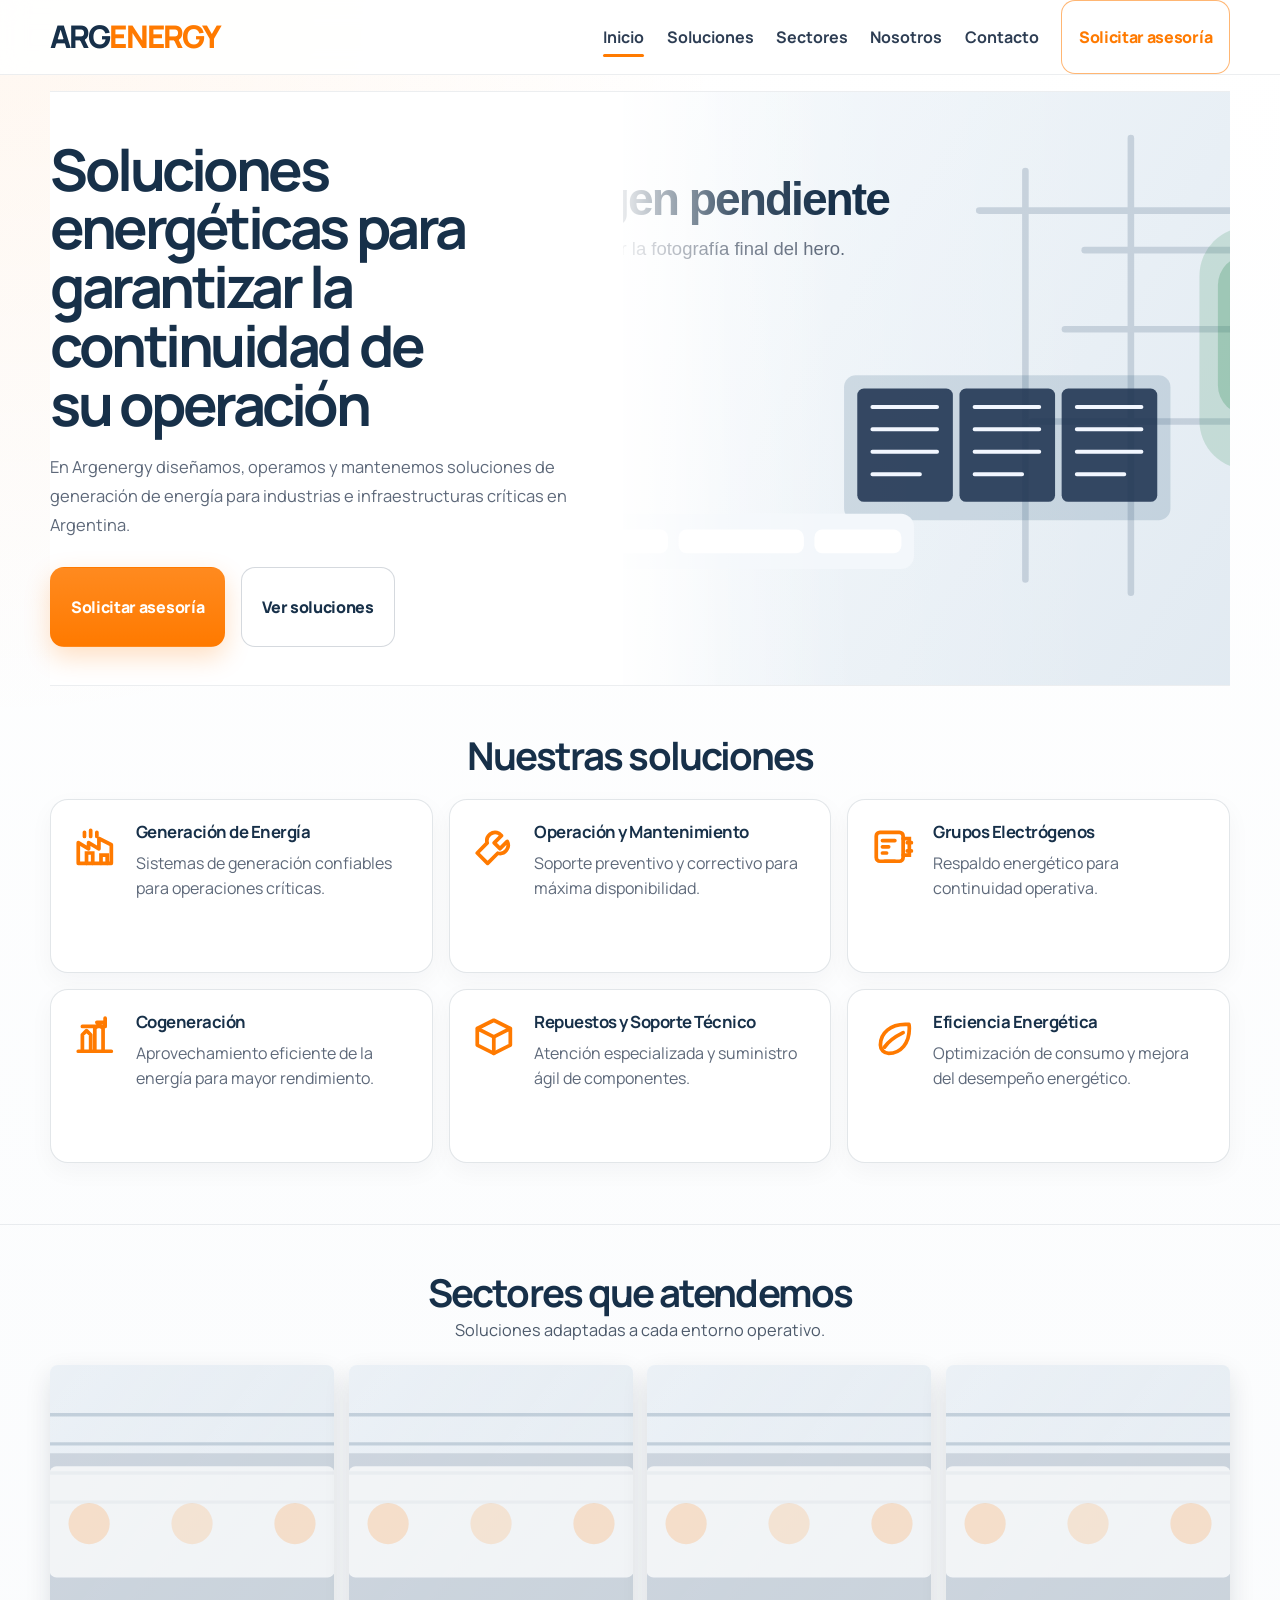
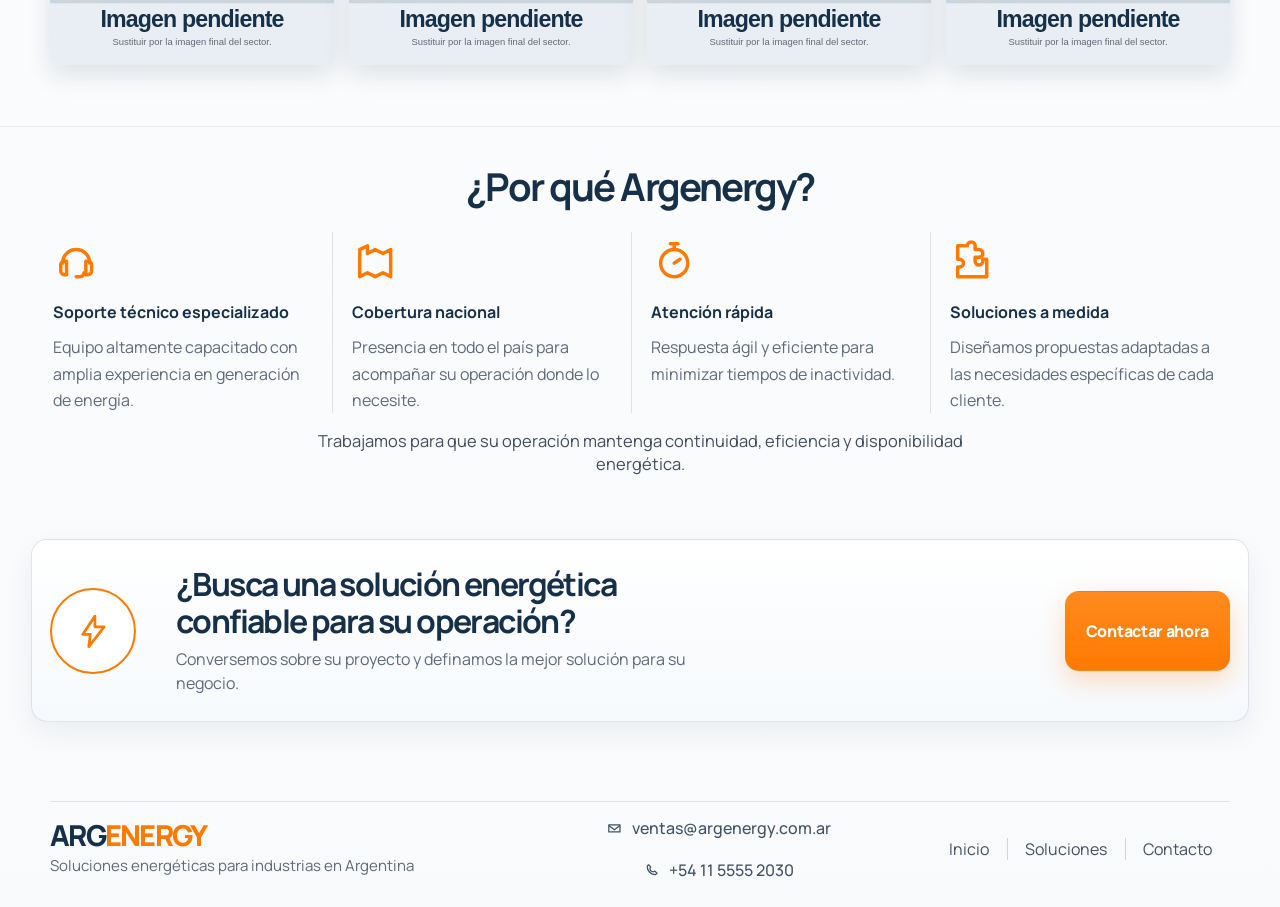
==== commit b2018229: "Swap screenshot crops for placeholders" ====
--- a/index.html
+++ b/index.html
@@ -101,7 +101,7 @@
         </div>
 
         <div class="hero__visual">
-          <img src="./assets/hero-c.png" alt="Instalación industrial con equipos de generación energética">
+          <img src="./assets/hero-placeholder.svg" alt="Imagen pendiente de la instalación industrial principal">
         </div>
       </div>
     </section>
@@ -162,16 +162,16 @@
         <p class="section-subtitle">Soluciones adaptadas a cada entorno operativo.</p>
         <div class="sectors-grid">
           <article class="sector-card">
-            <img src="./assets/sector-industry.png" alt="Planta industrial">
-          </article>
-          <article class="sector-card">
-            <img src="./assets/sector-oilgas.png" alt="Plataforma de oil and gas">
-          </article>
-          <article class="sector-card">
-            <img src="./assets/sector-agro.png" alt="Agroindustria">
-          </article>
-          <article class="sector-card">
-            <img src="./assets/sector-critical.png" alt="Infraestructura crítica">
+            <img src="./assets/sector-placeholder.svg" alt="Imagen pendiente para el sector industria">
+          </article>
+          <article class="sector-card">
+            <img src="./assets/sector-placeholder.svg" alt="Imagen pendiente para el sector oil and gas">
+          </article>
+          <article class="sector-card">
+            <img src="./assets/sector-placeholder.svg" alt="Imagen pendiente para el sector agroindustria">
+          </article>
+          <article class="sector-card">
+            <img src="./assets/sector-placeholder.svg" alt="Imagen pendiente para infraestructura crítica">
           </article>
         </div>
       </div>
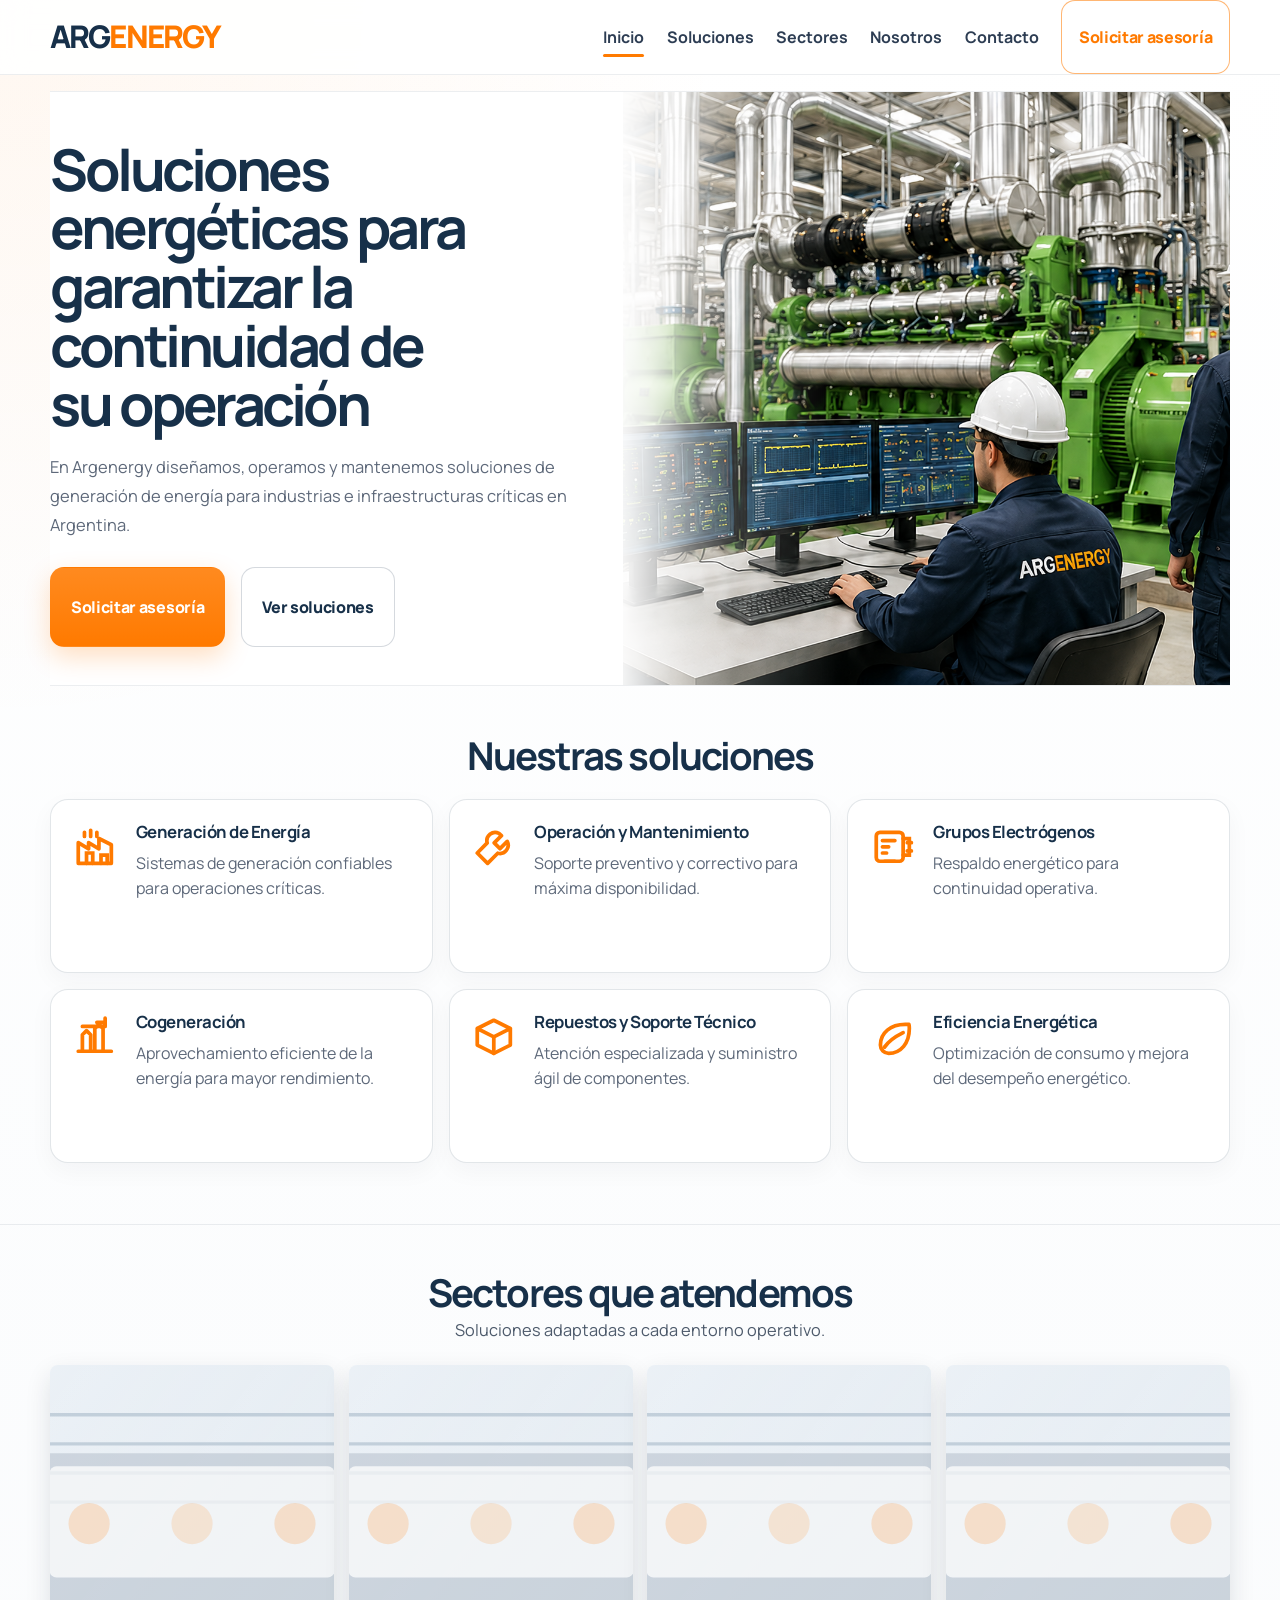
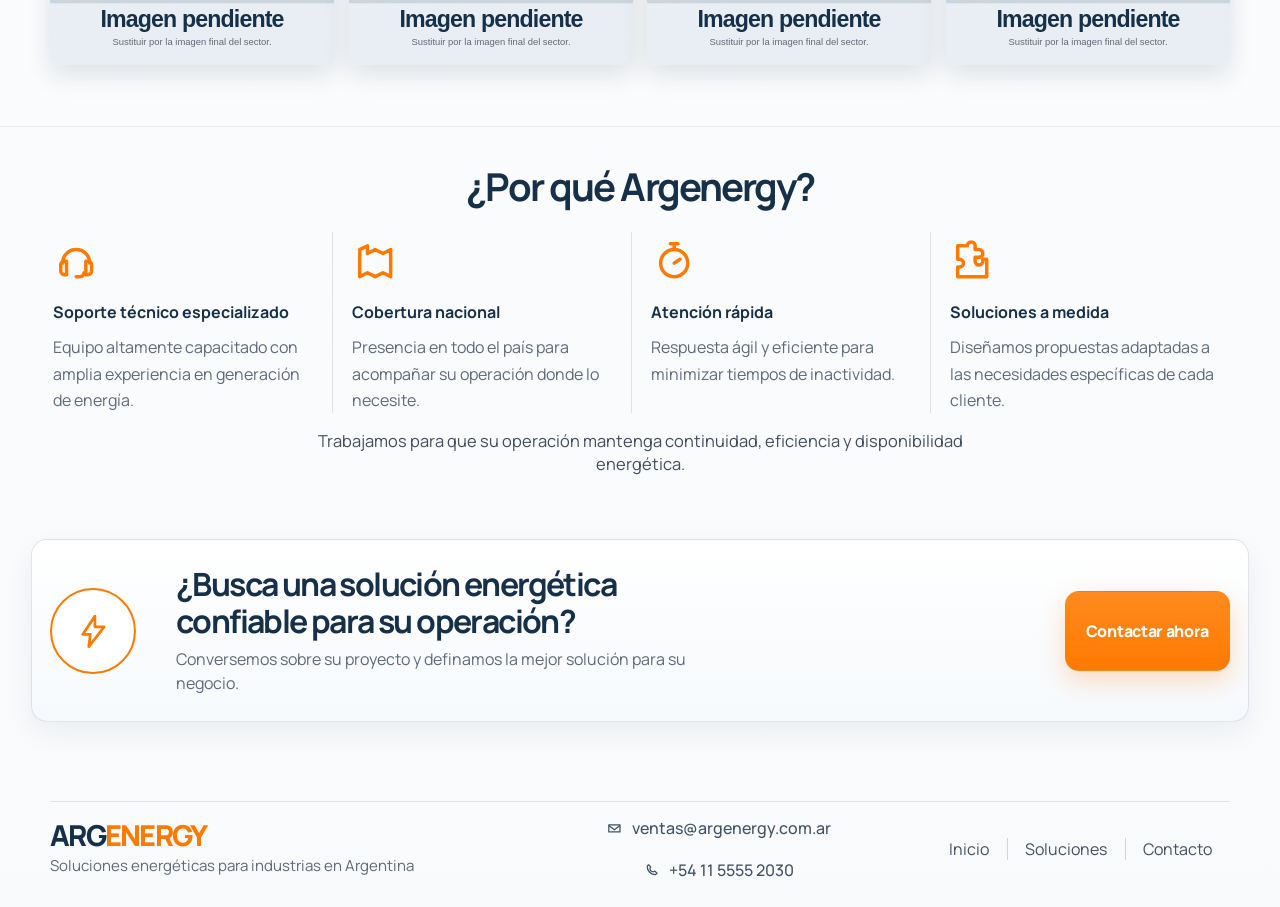
==== commit 78d09d6a: "Use provided banner image" ====
--- a/index.html
+++ b/index.html
@@ -101,7 +101,7 @@
         </div>
 
         <div class="hero__visual">
-          <img src="./assets/hero-placeholder.svg" alt="Imagen pendiente de la instalación industrial principal">
+          <img src="./assets/hero-banner.png" alt="Instalación industrial con equipo de operación">
         </div>
       </div>
     </section>
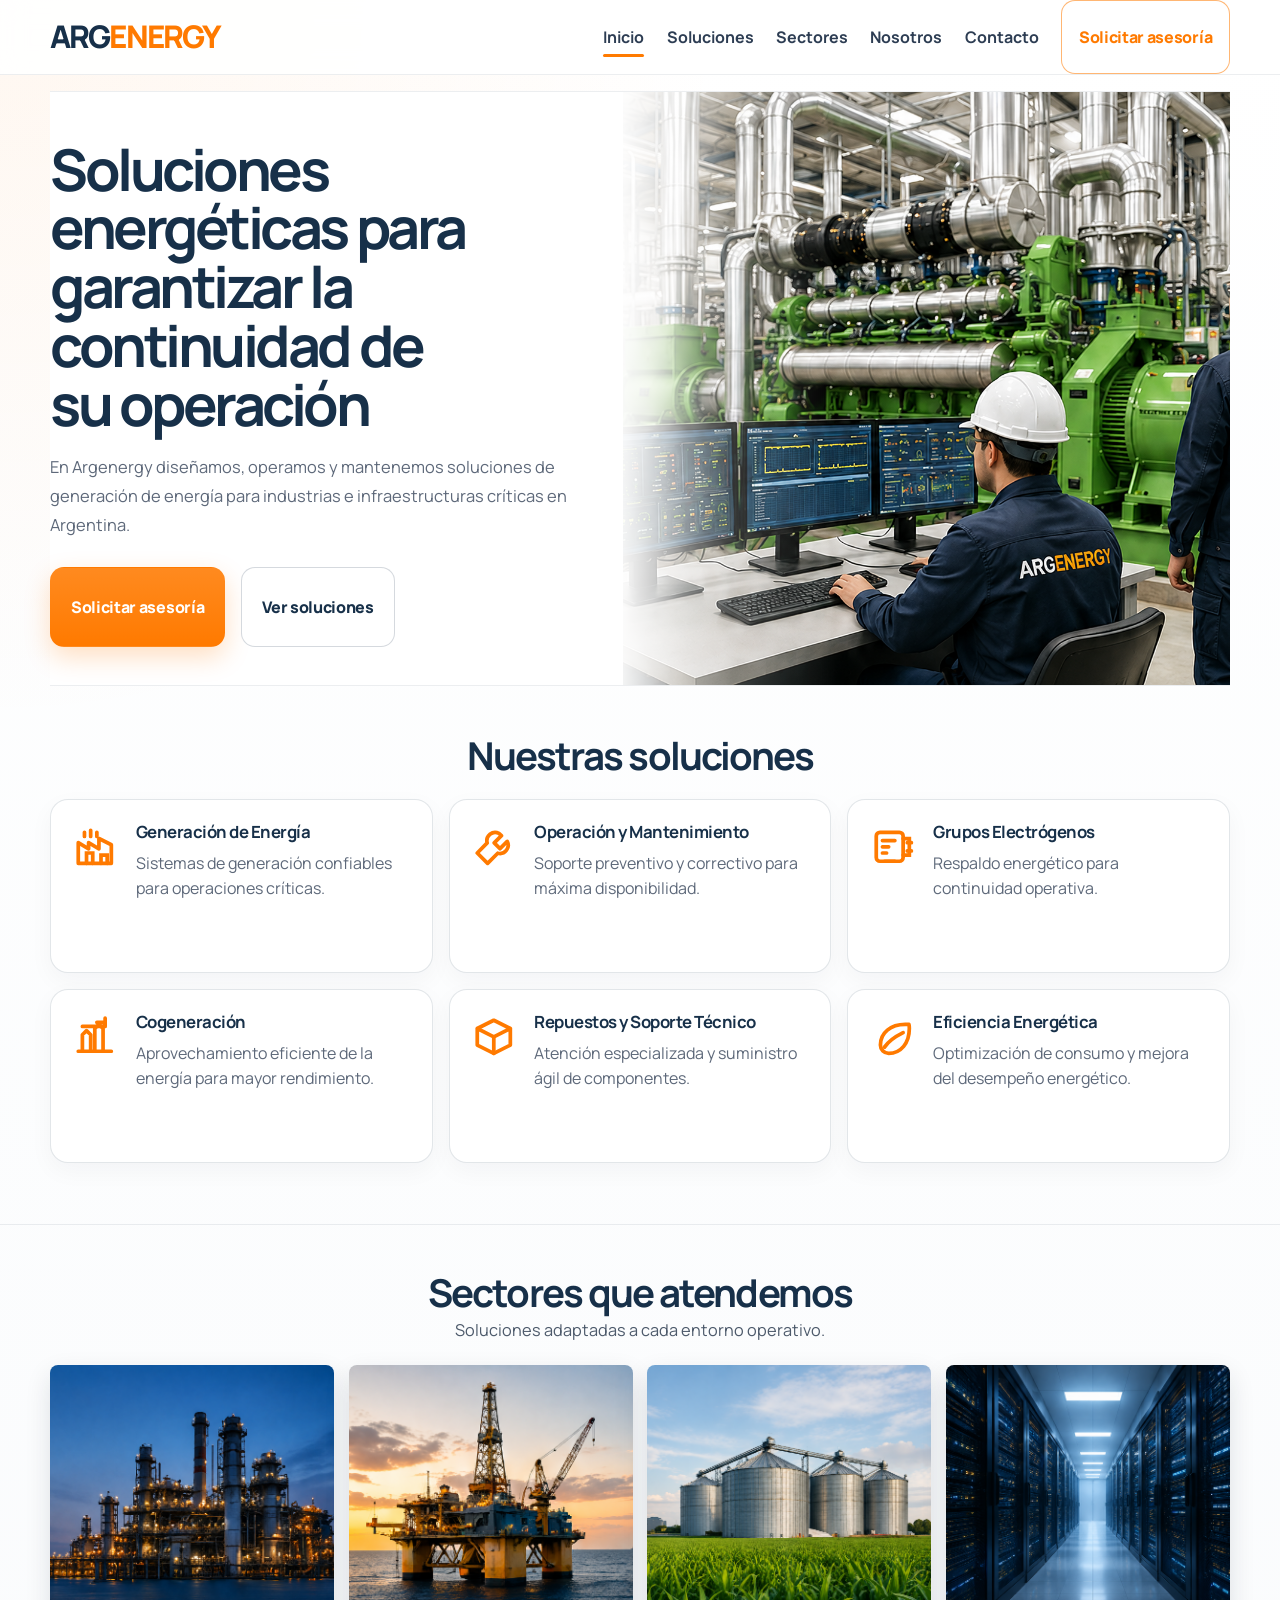
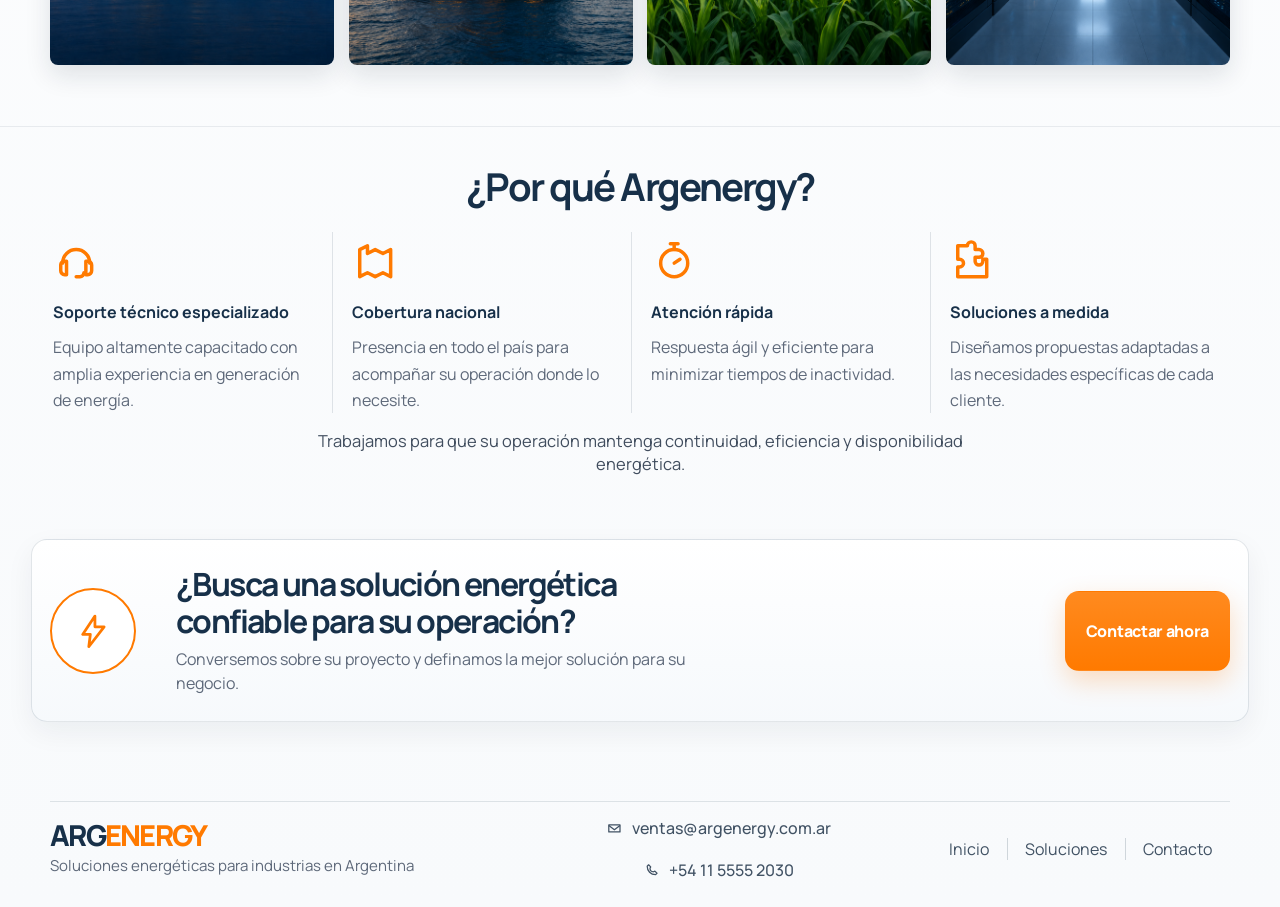
==== commit 08f009ac: "Update sector card images" ====
--- a/index.html
+++ b/index.html
@@ -162,16 +162,16 @@
         <p class="section-subtitle">Soluciones adaptadas a cada entorno operativo.</p>
         <div class="sectors-grid">
           <article class="sector-card">
-            <img src="./assets/sector-placeholder.svg" alt="Imagen pendiente para el sector industria">
-          </article>
-          <article class="sector-card">
-            <img src="./assets/sector-placeholder.svg" alt="Imagen pendiente para el sector oil and gas">
-          </article>
-          <article class="sector-card">
-            <img src="./assets/sector-placeholder.svg" alt="Imagen pendiente para el sector agroindustria">
-          </article>
-          <article class="sector-card">
-            <img src="./assets/sector-placeholder.svg" alt="Imagen pendiente para infraestructura crítica">
+            <img src="./assets/sector-industry.png" alt="Complejo industrial">
+          </article>
+          <article class="sector-card">
+            <img src="./assets/sector-oilgas.png" alt="Plataforma marina de oil and gas">
+          </article>
+          <article class="sector-card">
+            <img src="./assets/sector-agro.png" alt="Instalaciones agroindustriales">
+          </article>
+          <article class="sector-card">
+            <img src="./assets/sector-critical.png" alt="Pasillo de infraestructura crítica">
           </article>
         </div>
       </div>
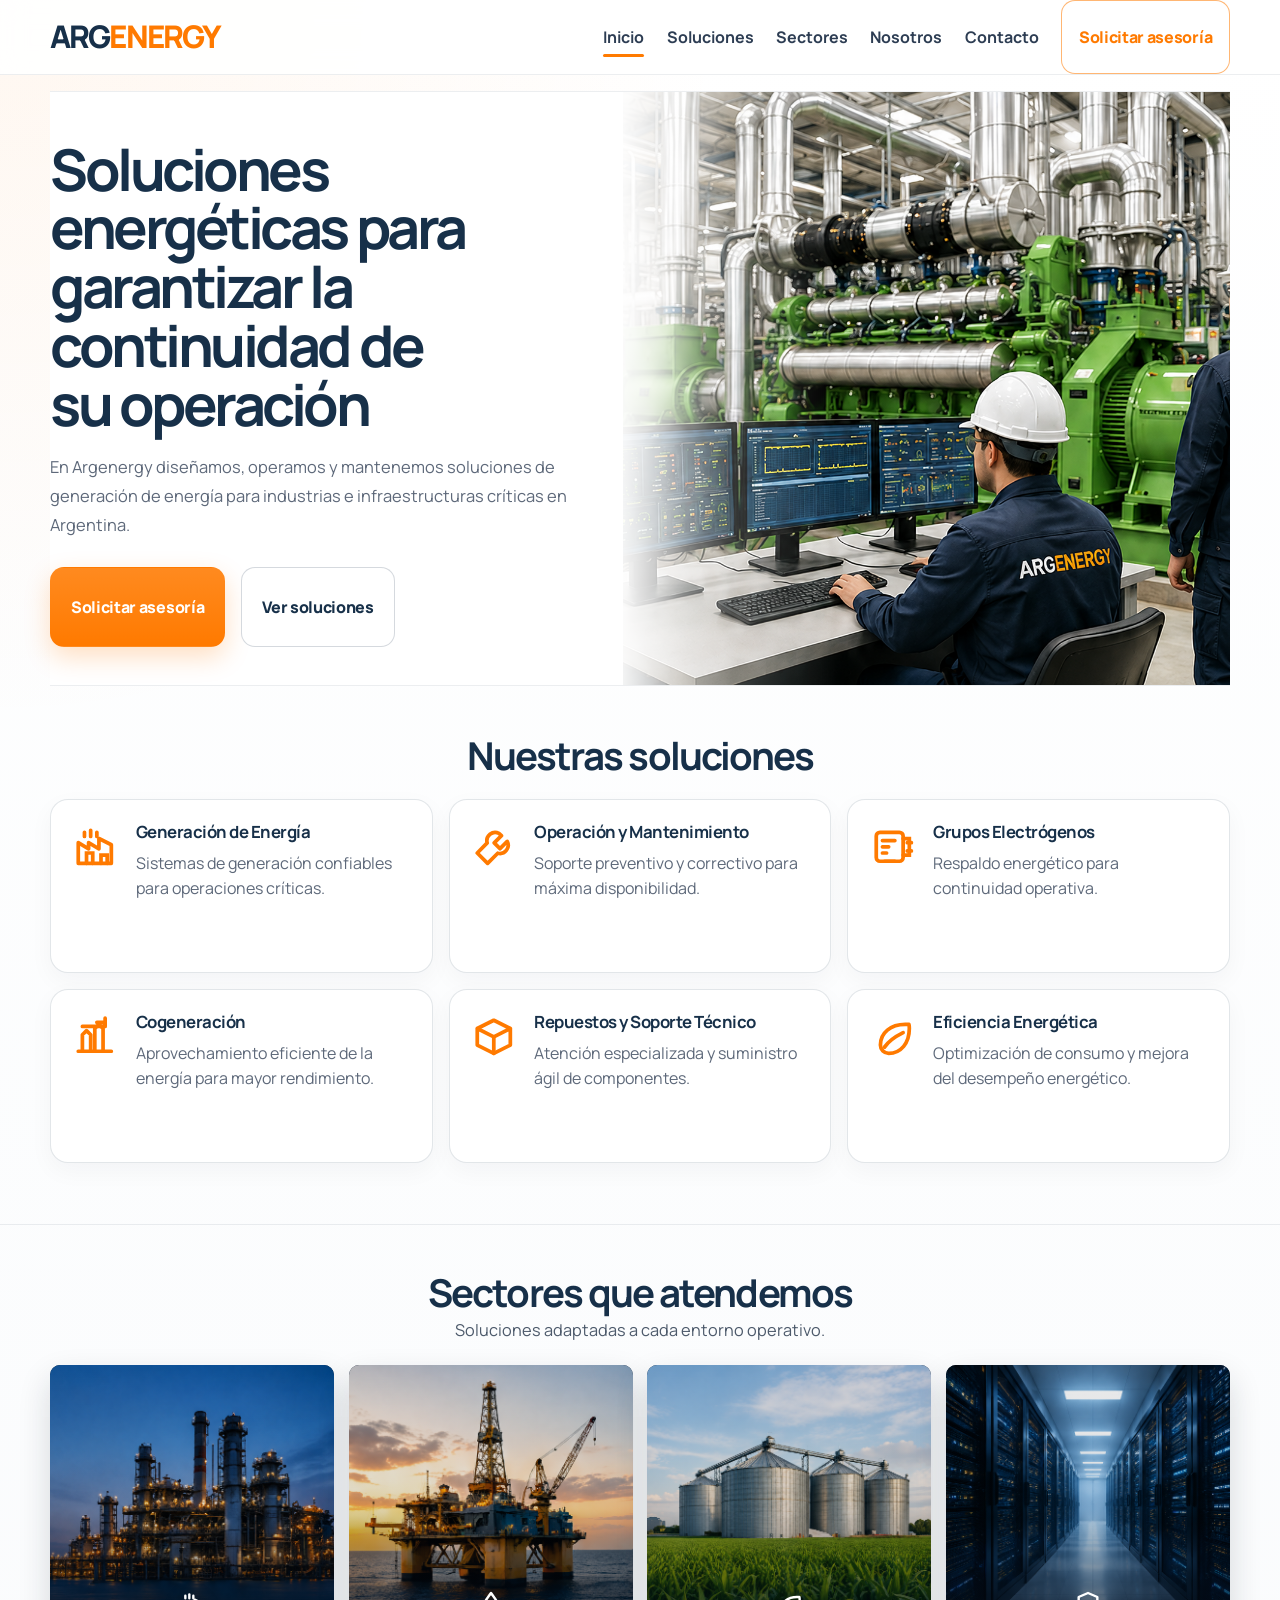
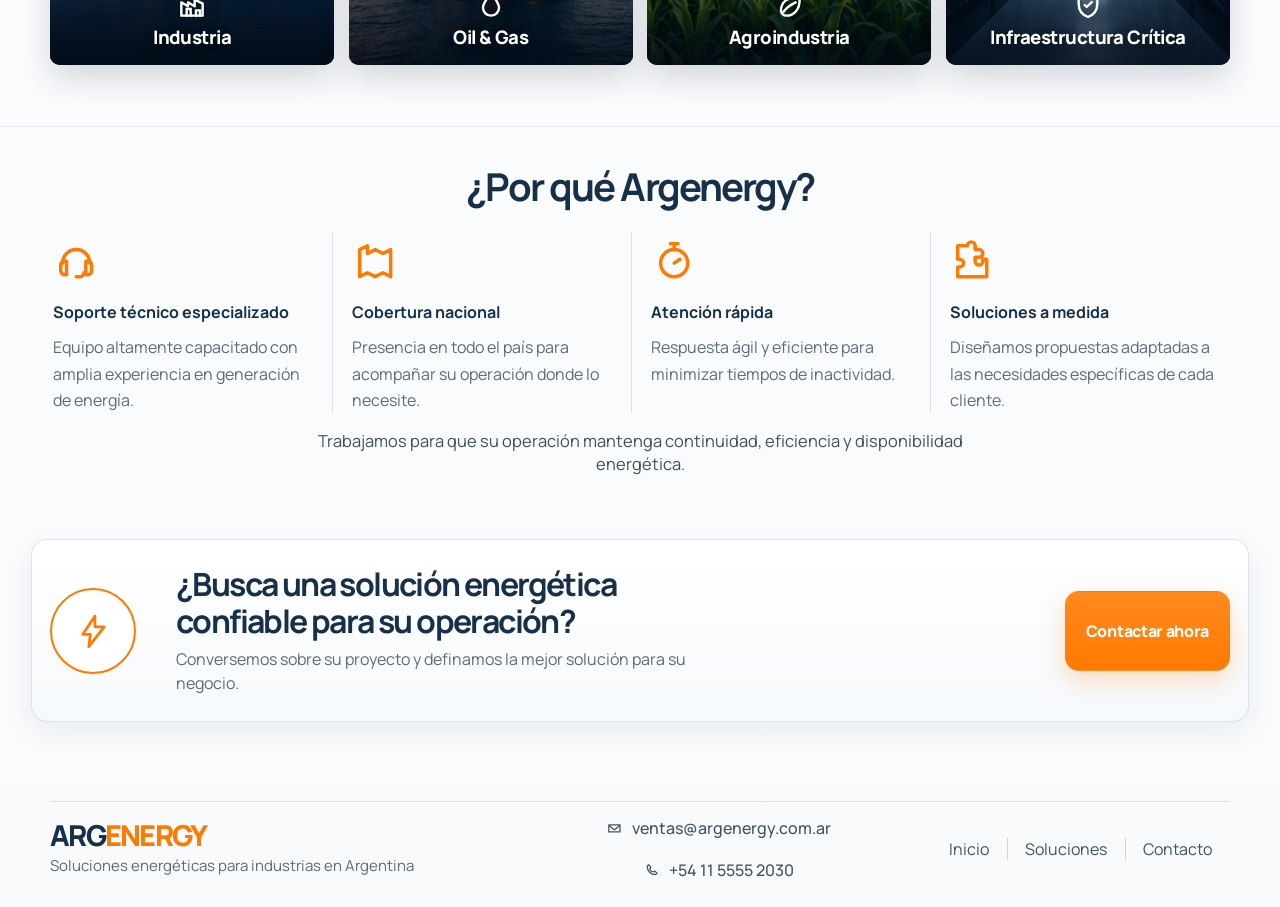
==== commit e109d50c: "Add sector card overlays" ====
--- a/index.html
+++ b/index.html
@@ -62,6 +62,13 @@
     <symbol id="i-bolt" viewBox="0 0 24 24">
       <path d="M13 2 5 14h5l-1 8 10-13h-6l0-7Z" fill="none" stroke="currentColor" stroke-width="1.8" stroke-linejoin="round"/>
     </symbol>
+    <symbol id="i-drop" viewBox="0 0 24 24">
+      <path d="M12 3c2.8 4 6 7.3 6 11a6 6 0 0 1-12 0c0-3.7 3.2-7 6-11Z" fill="none" stroke="currentColor" stroke-width="1.8" stroke-linejoin="round"/>
+    </symbol>
+    <symbol id="i-shield" viewBox="0 0 24 24">
+      <path d="M12 3 19 6v5c0 5-3.2 8.5-7 10-3.8-1.5-7-5-7-10V6l7-3Z" fill="none" stroke="currentColor" stroke-width="1.8" stroke-linejoin="round"/>
+      <path d="M9.5 12 11 13.5 14.8 9.8" fill="none" stroke="currentColor" stroke-width="1.8" stroke-linecap="round" stroke-linejoin="round"/>
+    </symbol>
   </svg>
 
   <header class="topbar">
@@ -163,15 +170,31 @@
         <div class="sectors-grid">
           <article class="sector-card">
             <img src="./assets/sector-industry.png" alt="Complejo industrial">
+            <div class="sector-card__overlay">
+              <svg class="sector-card__icon"><use href="#i-factory"></use></svg>
+              <div class="sector-card__label">Industria</div>
+            </div>
           </article>
           <article class="sector-card">
             <img src="./assets/sector-oilgas.png" alt="Plataforma marina de oil and gas">
+            <div class="sector-card__overlay">
+              <svg class="sector-card__icon"><use href="#i-drop"></use></svg>
+              <div class="sector-card__label">Oil & Gas</div>
+            </div>
           </article>
           <article class="sector-card">
             <img src="./assets/sector-agro.png" alt="Instalaciones agroindustriales">
+            <div class="sector-card__overlay">
+              <svg class="sector-card__icon"><use href="#i-leaf"></use></svg>
+              <div class="sector-card__label">Agroindustria</div>
+            </div>
           </article>
           <article class="sector-card">
             <img src="./assets/sector-critical.png" alt="Pasillo de infraestructura crítica">
+            <div class="sector-card__overlay">
+              <svg class="sector-card__icon"><use href="#i-shield"></use></svg>
+              <div class="sector-card__label">Infraestructura Crítica</div>
+            </div>
           </article>
         </div>
       </div>
--- a/styles.css
+++ b/styles.css
@@ -304,14 +304,54 @@
   position: relative;
   overflow: hidden;
   min-height: 300px;
-  border-radius: 8px;
-  box-shadow: 0 10px 26px rgba(16, 29, 46, 0.12);
+  border-radius: 10px;
+  background: #0d1d31;
+  box-shadow: 0 14px 32px rgba(16, 29, 46, 0.16);
 }
 
 .sector-card img {
   width: 100%;
   height: 100%;
   object-fit: cover;
+  transform: scale(1.01);
+}
+
+.sector-card::after {
+  content: "";
+  position: absolute;
+  inset: 0;
+  background: linear-gradient(180deg, rgba(3, 10, 20, 0.08) 0%, rgba(3, 10, 20, 0.12) 48%, rgba(3, 10, 20, 0.84) 100%);
+  pointer-events: none;
+}
+
+.sector-card__overlay {
+  position: absolute;
+  inset: auto 0 0;
+  z-index: 1;
+  display: flex;
+  min-height: 7.2rem;
+  flex-direction: column;
+  align-items: center;
+  justify-content: flex-end;
+  gap: 0.45rem;
+  padding: 1rem 0.9rem 1.05rem;
+  color: #fff;
+  text-align: center;
+}
+
+.sector-card__icon {
+  width: 2rem;
+  height: 2rem;
+  color: #fff;
+  filter: drop-shadow(0 2px 8px rgba(0, 0, 0, 0.28));
+}
+
+.sector-card__label {
+  font-size: 1.16rem;
+  font-weight: 800;
+  line-height: 1.05;
+  letter-spacing: -0.03em;
+  text-shadow: 0 2px 10px rgba(0, 0, 0, 0.34);
 }
 
 .section--why {
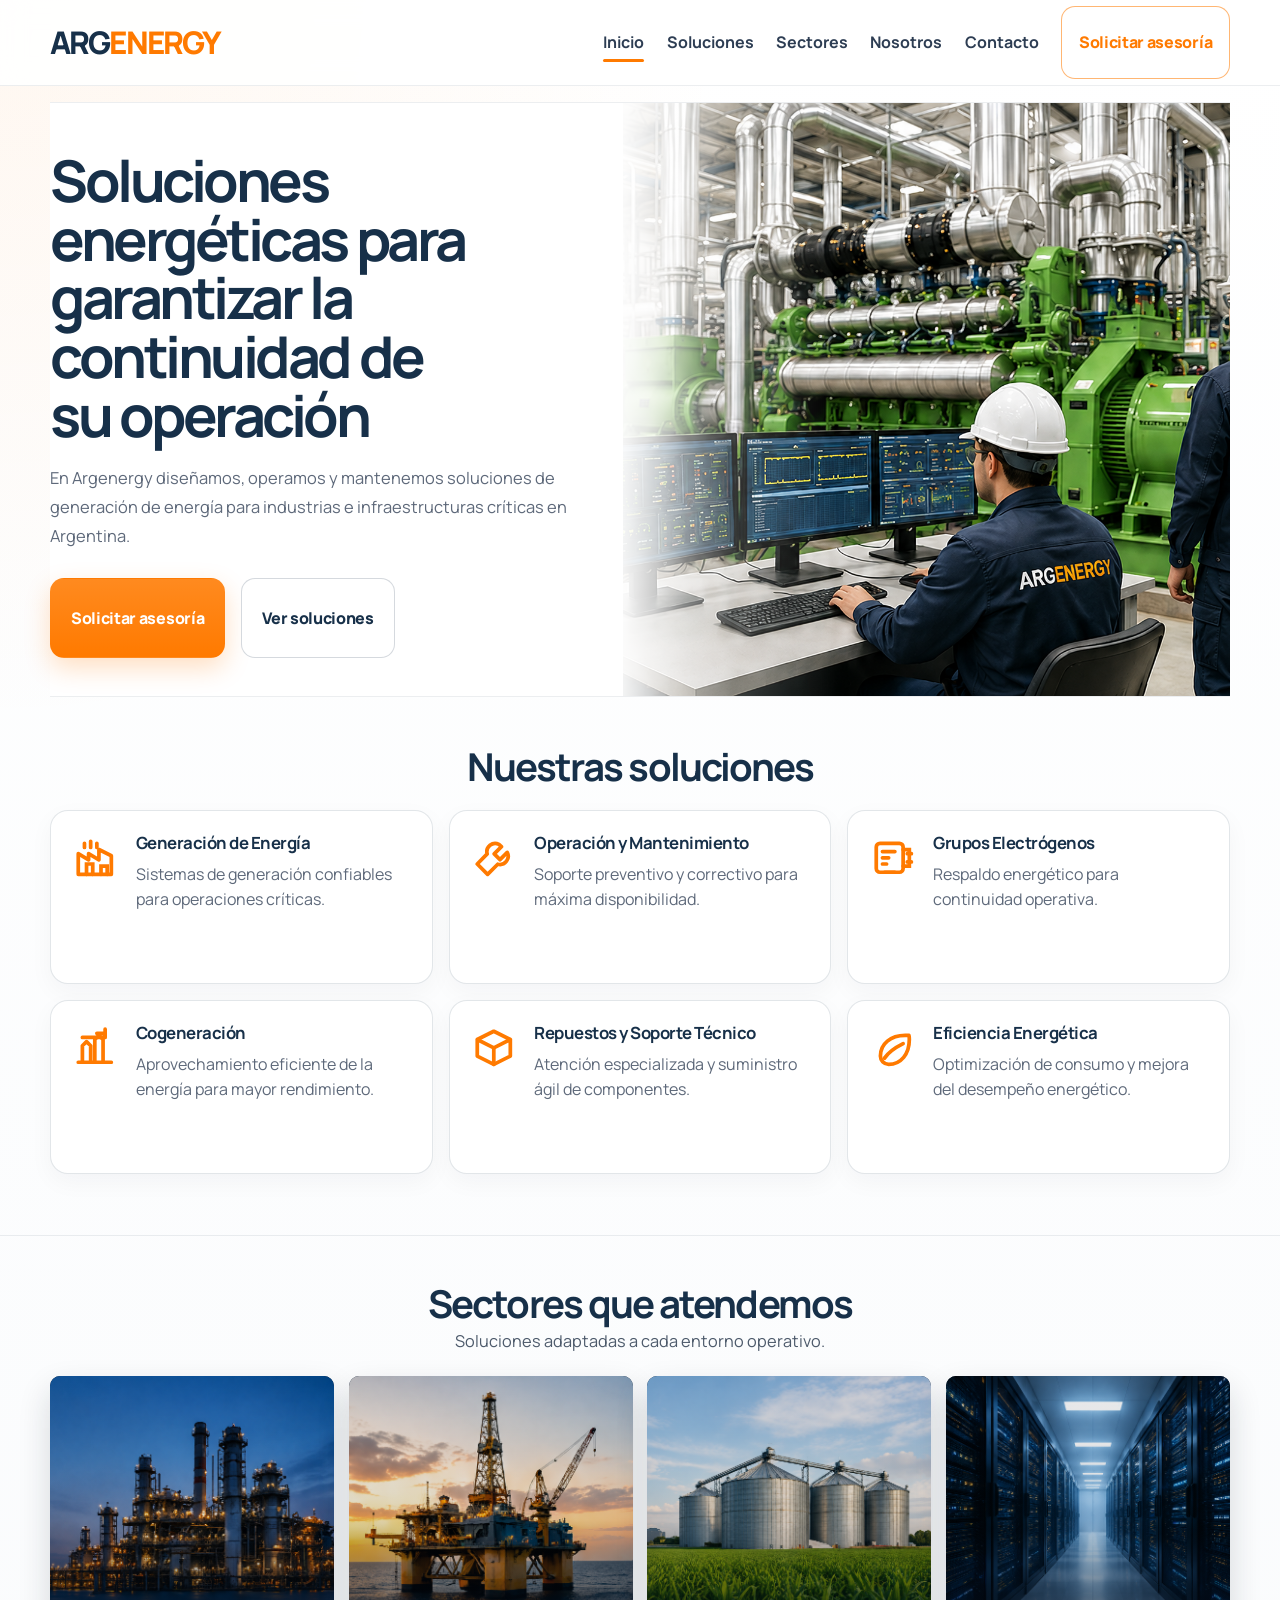
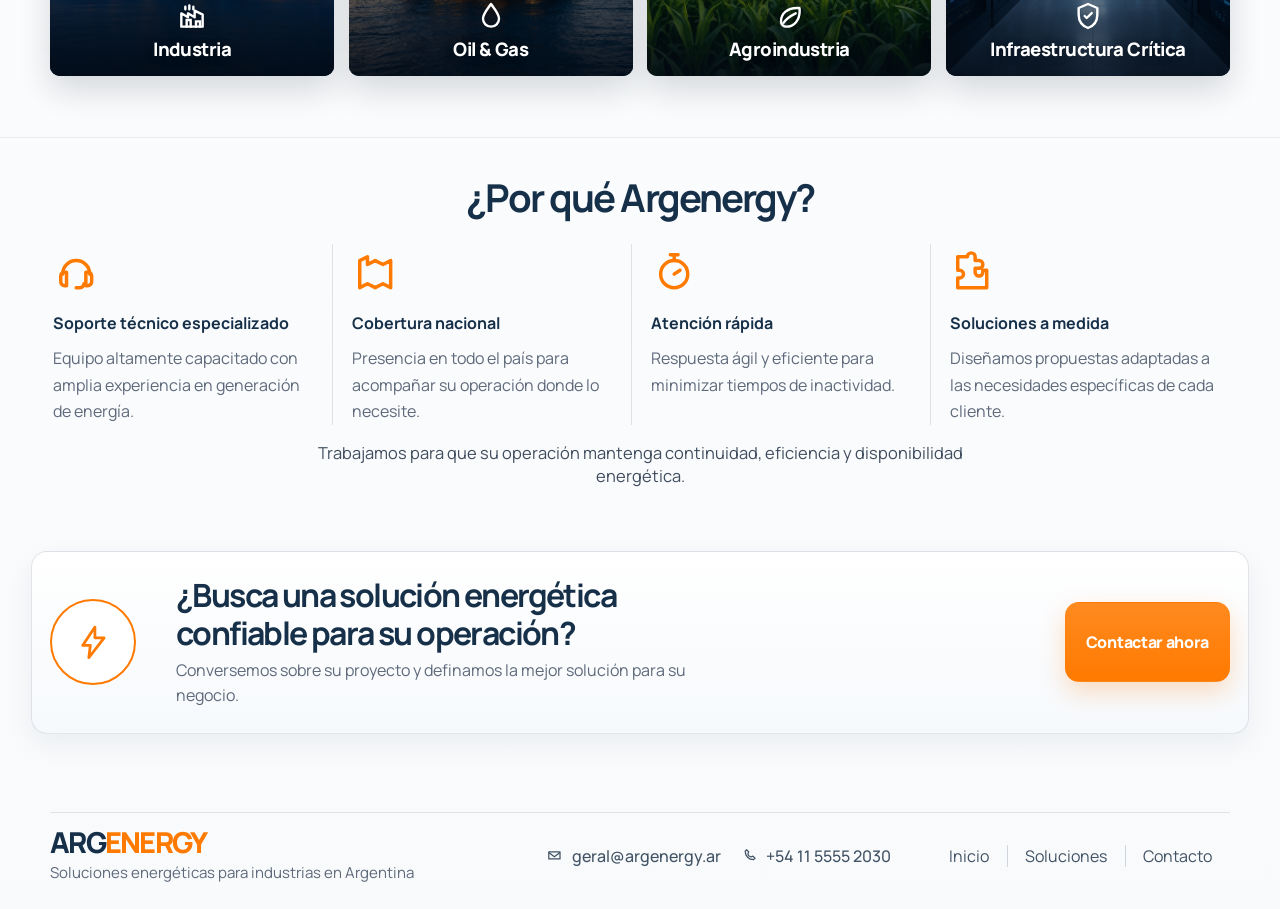
==== commit e5bb8e48: "Update footer email" ====
--- a/index.html
+++ b/index.html
@@ -252,7 +252,7 @@
         <p>Soluciones energéticas para industrias en Argentina</p>
       </div>
       <div class="footer__contact">
-        <div class="footer__contact-item"><svg><use href="#i-mail"></use></svg><span>ventas@argenergy.com.ar</span></div>
+        <div class="footer__contact-item"><svg><use href="#i-mail"></use></svg><span>geral@argenergy.ar</span></div>
         <div class="footer__contact-item"><svg><use href="#i-phone"></use></svg><span>+54 11 5555 2030</span></div>
       </div>
       <nav class="footer__nav" aria-label="Secundario">
--- a/styles.css
+++ b/styles.css
@@ -159,6 +159,7 @@
   border-color: rgba(255, 122, 0, 0.55);
   min-height: 46px;
   padding-inline: 1.05rem;
+  margin-block: 0.35rem;
 }
 
 .section {
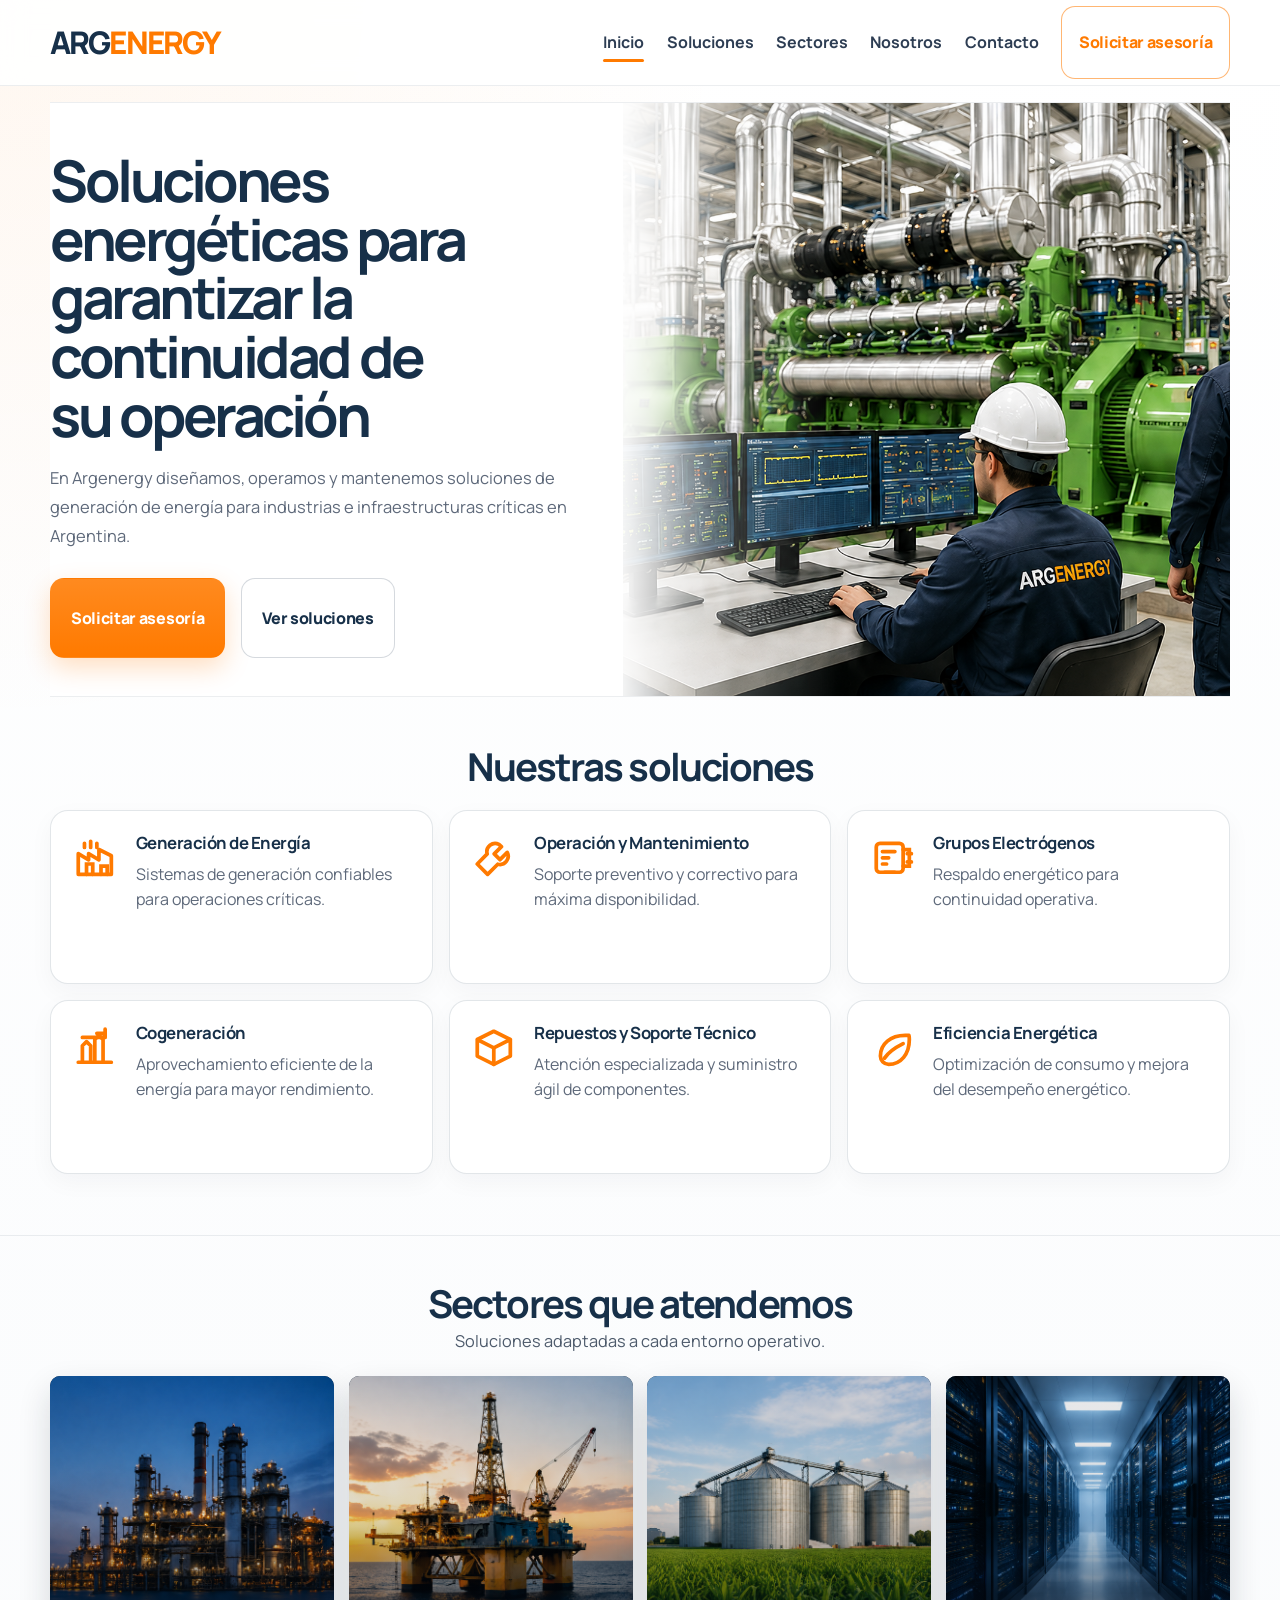
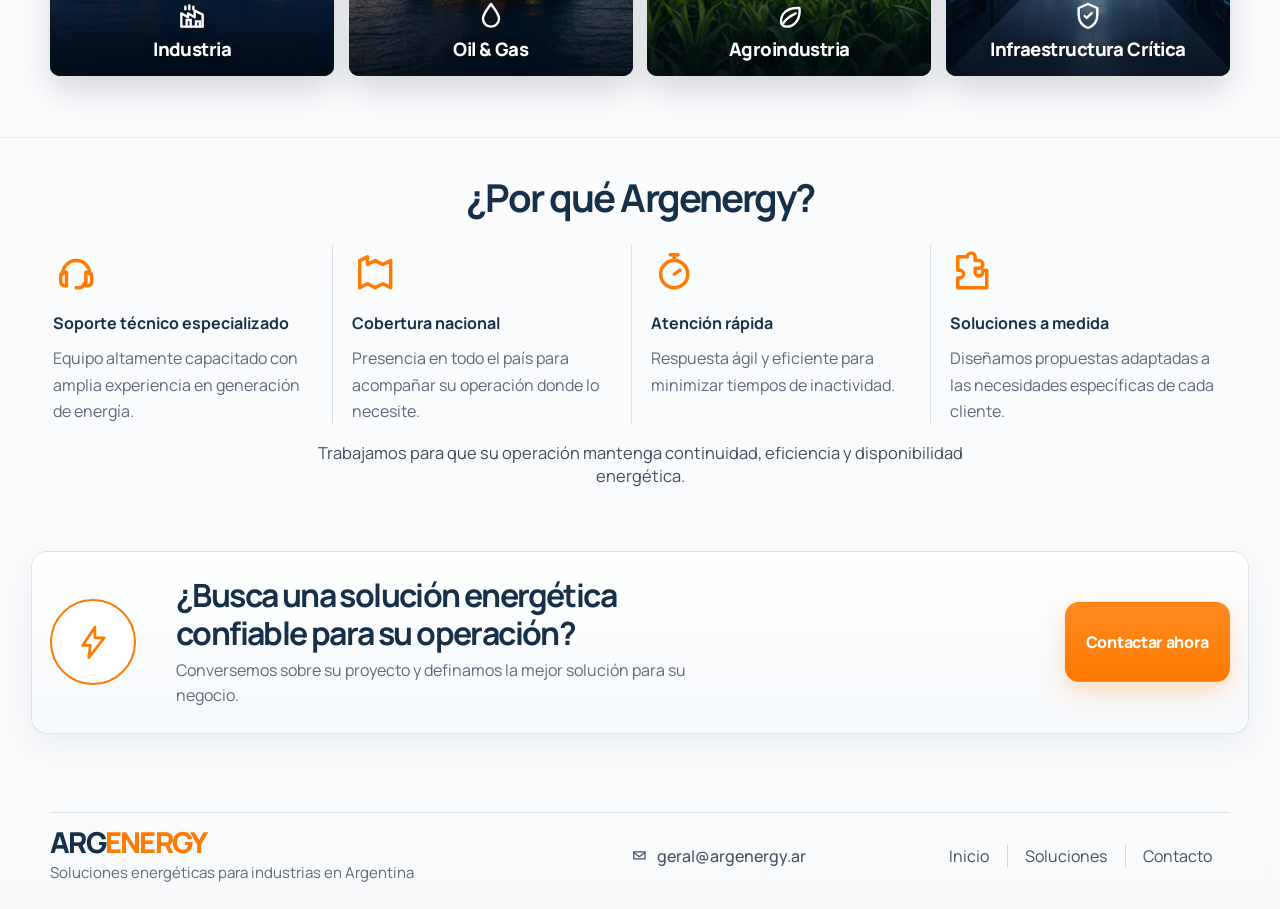
==== commit 21b05e57: "Make contact actions email-based" ====
--- a/index.html
+++ b/index.html
@@ -87,7 +87,7 @@
         <a class="nav__link" href="#sectores">Sectores</a>
         <a class="nav__link" href="#nosotros">Nosotros</a>
         <a class="nav__link" href="#contacto">Contacto</a>
-        <a class="button button--ghost" href="#contacto">Solicitar asesoría</a>
+        <a class="button button--ghost" href="mailto:geral@argenergy.ar">Solicitar asesoría</a>
       </nav>
     </div>
   </header>
@@ -102,7 +102,7 @@
             e infraestructuras críticas en Argentina.
           </p>
           <div class="hero__actions">
-            <a class="button button--primary" href="#contacto">Solicitar asesoría</a>
+            <a class="button button--primary" href="mailto:geral@argenergy.ar">Solicitar asesoría</a>
             <a class="button button--secondary" href="#soluciones">Ver soluciones</a>
           </div>
         </div>
@@ -238,7 +238,7 @@
           <h2>¿Busca una solución energética confiable para su operación?</h2>
           <p>Conversemos sobre su proyecto y definamos la mejor solución para su negocio.</p>
         </div>
-        <a class="button button--primary cta-strip__button" href="#contacto">Contactar ahora</a>
+        <a class="button button--primary cta-strip__button" href="mailto:geral@argenergy.ar">Contactar ahora</a>
       </div>
     </section>
   </main>
@@ -252,8 +252,7 @@
         <p>Soluciones energéticas para industrias en Argentina</p>
       </div>
       <div class="footer__contact">
-        <div class="footer__contact-item"><svg><use href="#i-mail"></use></svg><span>geral@argenergy.ar</span></div>
-        <div class="footer__contact-item"><svg><use href="#i-phone"></use></svg><span>+54 11 5555 2030</span></div>
+        <a class="footer__contact-item" href="mailto:geral@argenergy.ar"><svg><use href="#i-mail"></use></svg><span>geral@argenergy.ar</span></a>
       </div>
       <nav class="footer__nav" aria-label="Secundario">
         <a href="#inicio">Inicio</a>
--- a/styles.css
+++ b/styles.css
@@ -500,6 +500,7 @@
   gap: 0.55rem;
   color: #415264;
   font-weight: 500;
+  text-decoration: none;
 }
 
 .footer__contact-item svg {
